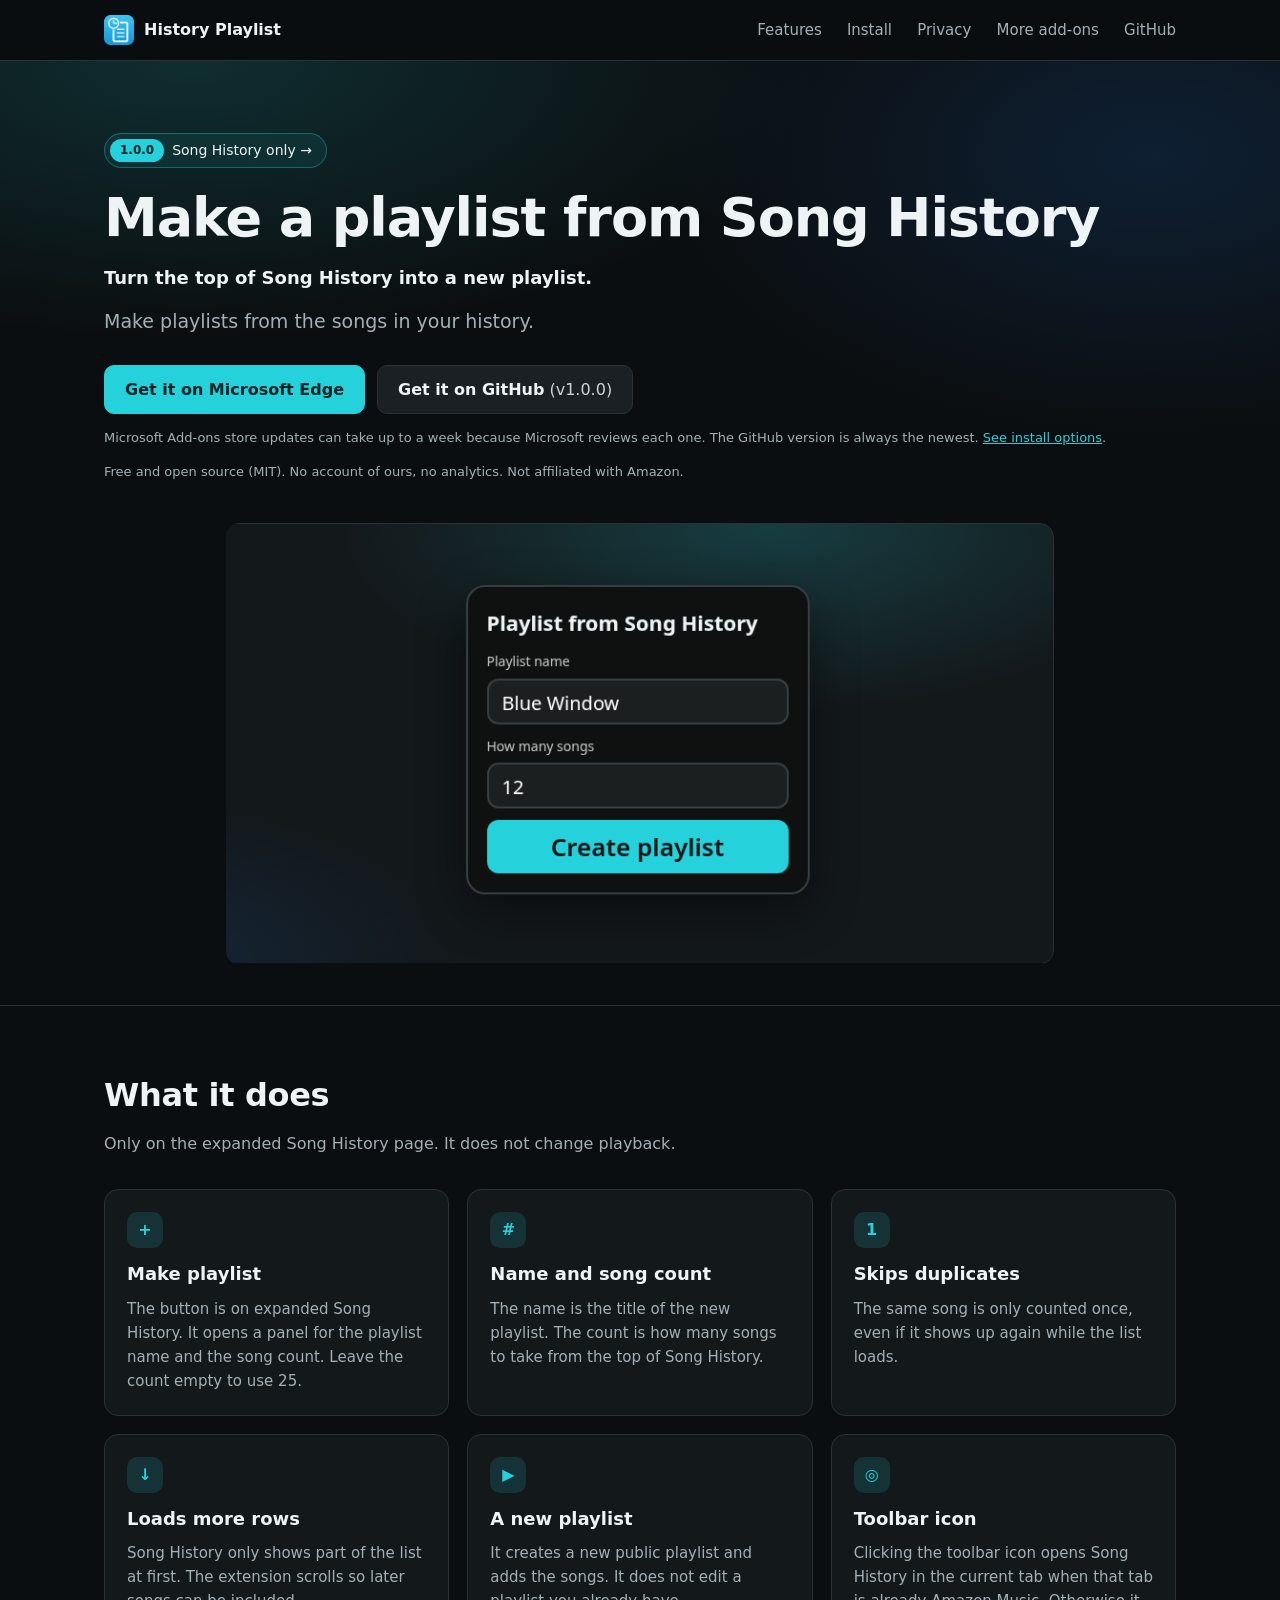
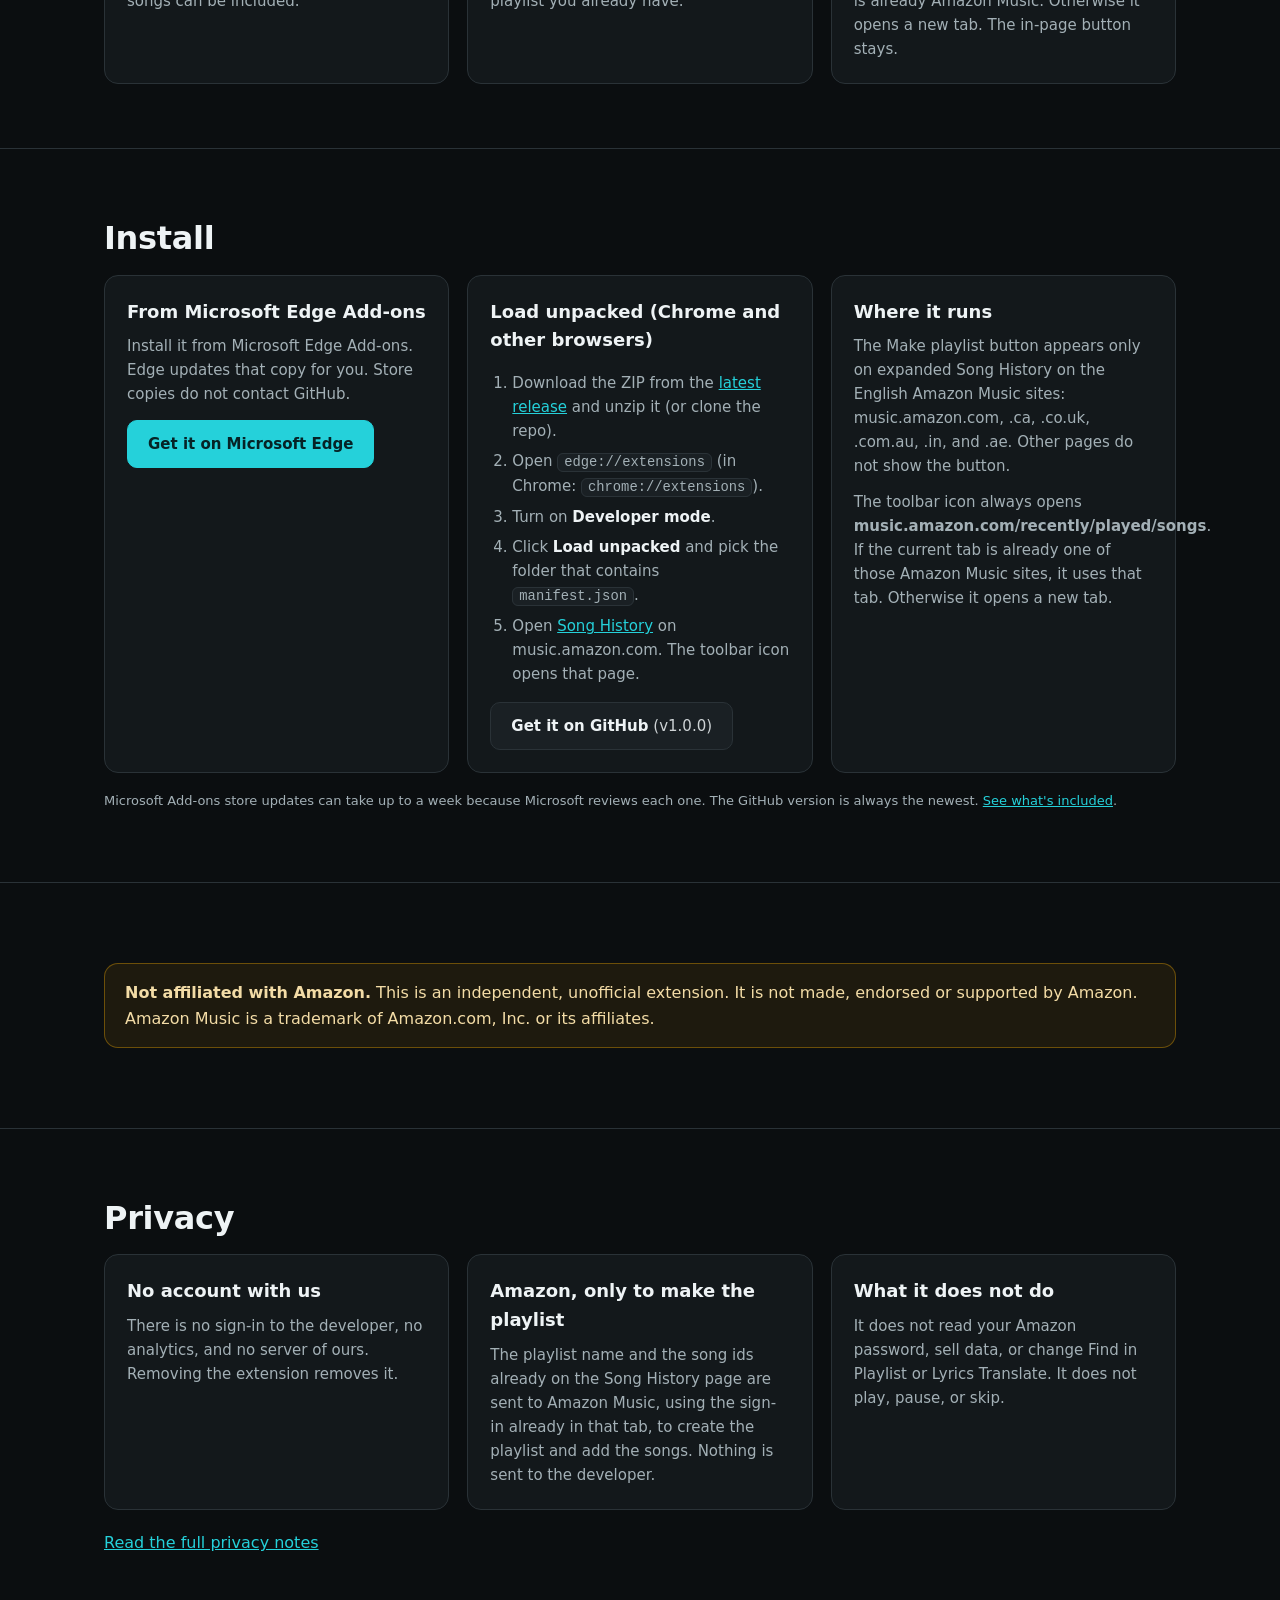
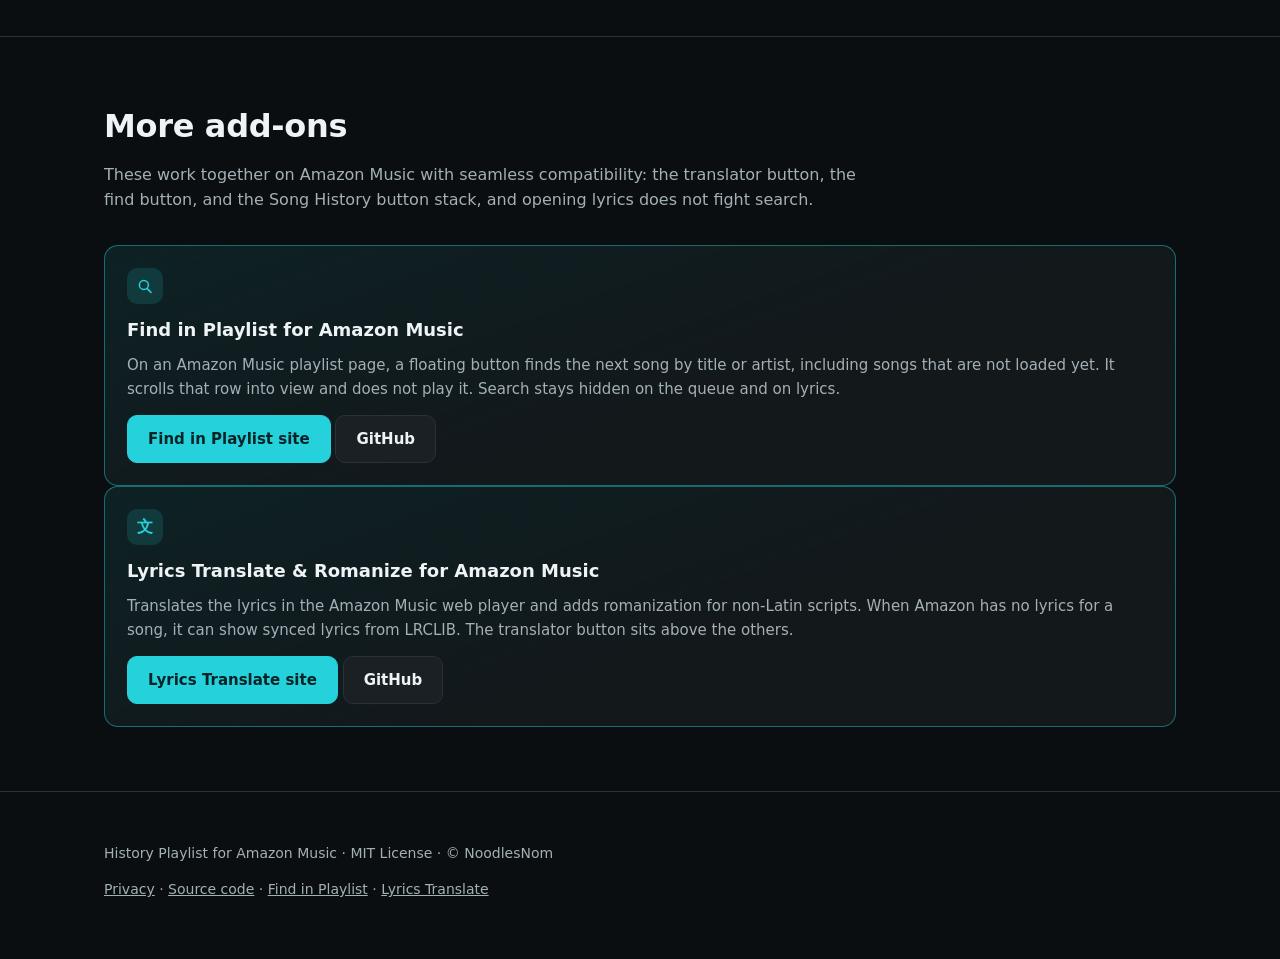
==== docs/index.html @ ff0a81b8 "Link the History site to the live Edge listing." ====
<!doctype html>
<html lang="en">
<head>
<meta charset="utf-8">
<meta name="viewport" content="width=device-width, initial-scale=1">
<title>History Playlist for Amazon Music: Microsoft Edge extension</title>
<meta name="description" content="A free Microsoft Edge extension that makes a new playlist from Amazon Music Song History. Name it, choose how many songs, skip duplicates, then open the new playlist. Not affiliated with Amazon.">
<link rel="icon" href="img/icon.png">
<link rel="stylesheet" href="style.css">
</head>
<body>
<header class="top">
  <div class="wrap">
    <a class="brand" href="#"><img src="img/icon.png" alt="">History Playlist</a>
    <nav>
      <a href="#features">Features</a>
      <a href="#install">Install</a>
      <a href="#privacy" class="hide-s">Privacy</a>
      <a href="#more">More add-ons</a>
      <a href="https://github.com/NoodlesNom/history-playlist-for-amazon-music">GitHub</a>
    </nav>
  </div>
</header>

<div class="hero">
  <div class="wrap">
    <a class="pill" href="#features"><b>1.0.0</b> Song History only &rarr;</a>
    <h1>Make a playlist from Song History</h1>
    <p class="kicker">Turn the top of Song History into a new playlist.</p>
    <p class="lead">Make playlists from the songs in your history.</p>
    <div class="buttons">
      <a class="btn primary" href="https://microsoftedge.microsoft.com/addons/detail/history-playlist-for-amaz/bkdkoldlpmomjdkkbpilddlpcndlgdpg">Get it on Microsoft Edge<span class="bver" data-ver="store"></span></a>
      <a class="btn" href="https://github.com/NoodlesNom/history-playlist-for-amazon-music/releases/latest" title="Download the ZIP and load it unpacked">Get it on GitHub<span class="bver" data-ver="github"></span></a>
    </div>
    <p class="note versions">Microsoft Add-ons store updates can take up to a week because Microsoft reviews each one. The GitHub version is always the newest. <a href="#install">See install options</a>.</p>
    <p class="note">Free and open source (MIT). No account of ours, no analytics. Not affiliated with Amazon.</p>
    <div class="shot">
      <img src="img/history-playlist-listing.png" alt="The Make playlist panel: playlist name Blue Window, 12 songs, and a Create playlist button.">
    </div>
  </div>
</div>

<section id="features">
  <div class="wrap">
    <h2>What it does</h2>
    <p class="sub">Only on the expanded Song History page. It does not change playback.</p>
    <div class="grid">
      <div class="card"><div class="icon">+</div><h3>Make playlist</h3>
        <p>The button is on expanded Song History. It opens a panel for the playlist name and the song count. Leave the count empty to use 25.</p></div>
      <div class="card"><div class="icon">#</div><h3>Name and song count</h3>
        <p>The name is the title of the new playlist. The count is how many songs to take from the top of Song History.</p></div>
      <div class="card"><div class="icon">1</div><h3>Skips duplicates</h3>
        <p>The same song is only counted once, even if it shows up again while the list loads.</p></div>
      <div class="card"><div class="icon">↓</div><h3>Loads more rows</h3>
        <p>Song History only shows part of the list at first. The extension scrolls so later songs can be included.</p></div>
      <div class="card"><div class="icon">▶</div><h3>A new playlist</h3>
        <p>It creates a new public playlist and adds the songs. It does not edit a playlist you already have.</p></div>
      <div class="card"><div class="icon">◎</div><h3>Toolbar icon</h3>
        <p>Clicking the toolbar icon opens Song History in the current tab when that tab is already Amazon Music. Otherwise it opens a new tab. The in-page button stays.</p></div>
    </div>
  </div>
</section>

<section id="install">
  <div class="wrap">
    <h2>Install</h2>
    <div class="grid">
      <div class="card"><h3>From Microsoft Edge Add-ons</h3>
        <p>Install it from Microsoft Edge Add-ons. Edge updates that copy for you. Store copies do not contact GitHub.</p>
        <p style="margin-top:14px"><a class="btn primary" href="https://microsoftedge.microsoft.com/addons/detail/history-playlist-for-amaz/bkdkoldlpmomjdkkbpilddlpcndlgdpg">Get it on Microsoft Edge<span class="bver" data-ver="store"></span></a></p></div>
      <div class="card"><h3>Load unpacked (Chrome and other browsers)</h3>
        <ol class="steps">
          <li>Download the ZIP from the <a href="https://github.com/NoodlesNom/history-playlist-for-amazon-music/releases/latest">latest release</a> and unzip it (or clone the repo).</li>
          <li>Open <code>edge://extensions</code> (in Chrome: <code>chrome://extensions</code>).</li>
          <li>Turn on <b>Developer mode</b>.</li>
          <li>Click <b>Load unpacked</b> and pick the folder that contains <code>manifest.json</code>.</li>
          <li>Open <a href="https://music.amazon.com/recently/played/songs">Song History</a> on music.amazon.com. The toolbar icon opens that page.</li>
        </ol>
        <p style="margin-top:14px"><a class="btn" href="https://github.com/NoodlesNom/history-playlist-for-amazon-music/releases/latest" title="Download the ZIP and load it unpacked">Get it on GitHub<span class="bver" data-ver="github"></span></a></p></div>
      <div class="card"><h3>Where it runs</h3>
        <p>The Make playlist button appears only on expanded Song History on the English Amazon Music sites: music.amazon.com, .ca, .co.uk, .com.au, .in, and .ae. Other pages do not show the button.</p>
        <p style="margin-top:12px">The toolbar icon always opens <b>music.amazon.com/recently/played/songs</b>. If the current tab is already one of those Amazon Music sites, it uses that tab. Otherwise it opens a new tab.</p></div>
    </div>
    <p class="note versions" style="margin-top:18px">Microsoft Add-ons store updates can take up to a week because Microsoft reviews each one. The GitHub version is always the newest. <a href="#features">See what's included</a>.</p>
  </div>
</section>

<section>
  <div class="wrap">
    <p class="disclaimer"><b>Not affiliated with Amazon.</b> This is an independent, unofficial extension. It is not made, endorsed or supported by Amazon. Amazon Music is a trademark of Amazon.com, Inc. or its affiliates.</p>
  </div>
</section>

<section id="privacy">
  <div class="wrap">
    <h2>Privacy</h2>
    <div class="grid">
      <div class="card"><h3>No account with us</h3><p>There is no sign-in to the developer, no analytics, and no server of ours. Removing the extension removes it.</p></div>
      <div class="card"><h3>Amazon, only to make the playlist</h3><p>The playlist name and the song ids already on the Song History page are sent to Amazon Music, using the sign-in already in that tab, to create the playlist and add the songs. Nothing is sent to the developer.</p></div>
      <div class="card"><h3>What it does not do</h3><p>It does not read your Amazon password, sell data, or change Find in Playlist or Lyrics Translate. It does not play, pause, or skip.</p></div>
    </div>
    <p style="margin-top:20px"><a href="privacy.html">Read the full privacy notes</a></p>
  </div>
</section>

<section id="more">
  <div class="wrap">
    <h2>More add-ons</h2>
    <p class="sub">These work together on Amazon Music with seamless compatibility: the translator button, the find button, and the Song History button stack, and opening lyrics does not fight search.</p>
    <div class="card new">
      <div class="icon" aria-hidden="true"><svg viewBox="0 0 24 24" width="18" height="18"><circle cx="10.5" cy="10.5" r="6" fill="none" stroke="currentColor" stroke-width="2"/><path d="M15 15.5 L20 20.5" fill="none" stroke="currentColor" stroke-width="2" stroke-linecap="round"/></svg></div>
      <h3>Find in Playlist for Amazon Music</h3>
      <p>On an Amazon Music playlist page, a floating button finds the next song by title or artist, including songs that are not loaded yet. It scrolls that row into view and does not play it. Search stays hidden on the queue and on lyrics.</p>
      <p style="margin-top:14px"><a class="btn primary" href="https://noodlesnom.github.io/find-in-playlist-for-amazon-music/">Find in Playlist site</a> <a class="btn" href="https://github.com/NoodlesNom/find-in-playlist-for-amazon-music">GitHub</a></p>
    </div>
    <div class="card new">
      <div class="icon">文</div>
      <h3>Lyrics Translate &amp; Romanize for Amazon Music</h3>
      <p>Translates the lyrics in the Amazon Music web player and adds romanization for non-Latin scripts. When Amazon has no lyrics for a song, it can show synced lyrics from LRCLIB. The translator button sits above the others.</p>
      <p style="margin-top:14px"><a class="btn primary" href="https://noodlesnom.github.io/lyrics-translate-for-amazon-music/">Lyrics Translate site</a> <a class="btn" href="https://github.com/NoodlesNom/lyrics-translate-for-amazon-music">GitHub</a></p>
    </div>
  </div>
</section>

<footer>
  <div class="wrap">
    <p>History Playlist for Amazon Music · MIT License · © NoodlesNom</p>
    <p><a href="privacy.html">Privacy</a> · <a href="https://github.com/NoodlesNom/history-playlist-for-amazon-music">Source code</a> · <a href="https://noodlesnom.github.io/find-in-playlist-for-amazon-music/">Find in Playlist</a> · <a href="https://noodlesnom.github.io/lyrics-translate-for-amazon-music/">Lyrics Translate</a></p>
  </div>
</footer>
<script>
// Version numbers in the install buttons: versions.json is on this same site (updated by a GitHub Actions workflow every
// 6 hours and on each release), so visitors' browsers make no third-party requests. If it can't load, the buttons just show no version.
fetch('versions.json', { cache: 'no-cache' }).then((r) => (r.ok ? r.json() : Promise.reject(r.status))).then((v) => {
  const ok = (x) => typeof x === 'string' && /^\d+(\.\d+){1,3}$/.test(x);
  const at = new Date(v.checked);
  const when = isNaN(at) ? '' : 'Version checked ' + at.toLocaleString();
  document.querySelectorAll('[data-ver]').forEach((el) => {
    const x = v[el.dataset.ver];
    if (!ok(x)) return;
    el.textContent = ' (v' + x + ')';
    if (when) el.parentElement.title = (el.parentElement.title ? el.parentElement.title + '. ' : '') + when;
  });
  // The "store can lag behind GitHub" note only matters while GitHub is ahead; hide it when both show the same version.
  if (ok(v.store) && ok(v.github) && v.store === v.github) {
    document.querySelectorAll('.note.versions').forEach((el) => { el.hidden = true; });
  }
}).catch(() => {});
</script>
</body>
</html>
---- docs/style.css ----
:root {
  --bg: #0b0e10; --panel: #13181b; --panel2: #1a2024; --line: #2a3237; --text: #eef3f5; --muted: #a3b0b6;
  --accent: #25d1da; --blue: #1a6fd1; --radius: 14px;
}
* { box-sizing: border-box; }
html { scroll-behavior: smooth; }
body { margin: 0; background: var(--bg); color: var(--text); font: 16px/1.6 system-ui, -apple-system, "Segoe UI", Roboto, "Helvetica Neue", Arial, sans-serif; }
a { color: var(--accent); }
img { max-width: 100%; height: auto; display: block; }
.wrap { max-width: 1120px; margin: 0 auto; padding: 0 24px; }
header.top { position: sticky; top: 0; z-index: 10; background: rgba(11, 14, 16, .88); backdrop-filter: blur(8px); border-bottom: 1px solid var(--line); }
header.top .wrap { display: flex; align-items: center; justify-content: space-between; height: 60px; gap: 16px; }
.brand { display: flex; align-items: center; gap: 10px; color: var(--text); text-decoration: none; font-weight: 700; }
.brand img { width: 30px; height: 30px; }
nav a { color: var(--muted); text-decoration: none; margin-left: 20px; font-size: 15px; }
nav a:hover { color: var(--text); }
.hero { padding: 72px 0 40px; background: radial-gradient(900px 400px at 15% 0%, rgba(37, 209, 218, .16), transparent 70%), radial-gradient(700px 400px at 90% 10%, rgba(26, 111, 209, .18), transparent 70%); }
.hero h1 { font-size: clamp(32px, 5vw, 54px); line-height: 1.1; margin: 0 0 16px; letter-spacing: -.02em; }
.hero h1 span { background: linear-gradient(90deg, var(--accent), #6aa8ff); -webkit-background-clip: text; background-clip: text; color: transparent; }
.lead { font-size: 19px; color: var(--muted); max-width: 720px; margin: 0 0 28px; }
.buttons { display: flex; flex-wrap: wrap; gap: 12px; margin-bottom: 14px; }
.btn { display: inline-block; padding: 11px 20px; border-radius: 10px; font-weight: 600; text-decoration: none; border: 1px solid var(--line); color: var(--text); background: var(--panel2); }
.btn.primary { background: var(--accent); color: #062326; border-color: var(--accent); }
.btn[aria-disabled="true"] { opacity: .75; cursor: default; }
.note { font-size: 13px; color: var(--muted); }
.note.versions { margin: 0 0 6px; }
.btn .bver { font-variant-numeric: tabular-nums; opacity: .85; font-weight: 500; }
.shot { width: min(100%, 828px); margin: 40px auto 0; border-radius: var(--radius); overflow: hidden; }
.shot img { width: 100%; height: auto; }
section { padding: 64px 0; border-top: 1px solid var(--line); }
section h2 { font-size: 32px; margin: 0 0 10px; letter-spacing: -.01em; }
section > .wrap > p.sub { color: var(--muted); margin: 0 0 32px; max-width: 760px; }
.grid { display: grid; grid-template-columns: repeat(auto-fit, minmax(300px, 1fr)); gap: 18px; }
.card { background: var(--panel); border: 1px solid var(--line); border-radius: var(--radius); padding: 22px; }
.card h3 { margin: 0 0 8px; font-size: 18px; }
.card p, .card li { color: var(--muted); font-size: 15px; }
.card p { margin: 0; }
.card ul { margin: 8px 0 0; padding-left: 18px; }
.icon { display: inline-flex; width: 36px; height: 36px; align-items: center; justify-content: center; border-radius: 10px; background: rgba(37, 209, 218, .14); color: var(--accent); font-weight: 700; margin-bottom: 12px; }
.split { display: grid; grid-template-columns: 1.35fr 1fr; gap: 40px; align-items: center; margin-top: 48px; }
.split.rev { grid-template-columns: 1fr 1.35fr; }
.split.rev .media { order: 2; }
.split .media { border-radius: var(--radius); overflow: hidden; border: 1px solid var(--line); }
.split .media img { width: 100%; height: auto; }
.split h3 { font-size: 24px; margin: 0 0 10px; }
.split p, .split li { color: var(--muted); }
.popup-wrap { display: grid; grid-template-columns: 340px 1fr; gap: 48px; align-items: start; }
.popup-wrap .popup-img { border-radius: 12px; overflow: hidden; border: 1px solid var(--line); box-shadow: 0 20px 60px rgba(0, 0, 0, .5); }
dl.controls { margin: 0; display: grid; grid-template-columns: 200px 1fr; gap: 12px 20px; }
dl.controls dt { font-weight: 600; }
dl.controls dd { margin: 0; color: var(--muted); }
.dot { display: inline-block; width: 10px; height: 10px; border-radius: 50%; margin-right: 6px; vertical-align: 0; }
.g { background: #3ddc84; } .a { background: #ffb300; } .r { background: #ff5252; } .n { background: #8a8f91; }
ol.steps { padding-left: 22px; } ol.steps li { margin: 6px 0; color: var(--muted); } ol.steps li b { color: var(--text); }
code, kbd { background: var(--panel2); border: 1px solid var(--line); border-radius: 6px; padding: 1px 6px; font-size: .92em; }
.disclaimer { background: rgba(255, 179, 0, .08); border: 1px solid rgba(255, 179, 0, .35); border-radius: var(--radius); padding: 16px 20px; color: #f3dca6; }
footer { border-top: 1px solid var(--line); padding: 36px 0 48px; color: var(--muted); font-size: 14px; }
footer a { color: var(--muted); }
.doc { max-width: 780px; padding: 48px 24px 64px; margin: 0 auto; }
.doc h1 { font-size: 36px; margin: 0 0 6px; }
.doc h2 { font-size: 22px; margin: 34px 0 8px; }
.doc p, .doc li { color: #cdd6da; }
.pill { display: inline-flex; align-items: center; gap: 8px; margin-bottom: 20px; padding: 5px 14px 5px 5px; border-radius: 999px; border: 1px solid rgba(37, 209, 218, .35); background: rgba(37, 209, 218, .08); color: var(--text); text-decoration: none; font-size: 14px; }
.pill b { white-space: nowrap; flex: none; background: var(--accent); color: #062326; border-radius: 999px; padding: 2px 10px; font-size: 12px; }
.pill:hover { border-color: var(--accent); }
.tag { display: inline-block; vertical-align: middle; margin-left: 6px; padding: 1px 8px; border-radius: 999px; background: rgba(37, 209, 218, .16); color: var(--accent); font-size: 11px; font-weight: 700; letter-spacing: .04em; text-transform: uppercase; }
.split .tag { margin: 0 0 10px; }
.card { position: relative; }
.card .icon + .tag { position: absolute; top: 28px; right: 22px; margin: 0; }
.grid > .card.new { grid-column: 1 / -1; }
.grid.five { grid-template-columns: repeat(6, 1fr); }
.grid.five > .card { grid-column: span 2; }
.grid.five > .card:nth-child(n+4) { grid-column: span 3; }
.doc .table-wrap { overflow-x: auto; }
.card.new { border-color: rgba(37, 209, 218, .45); background: linear-gradient(160deg, rgba(37, 209, 218, .10), var(--panel) 60%); }
ul.ticks { list-style: none; padding: 0; margin: 14px 0 0; }
ul.ticks li { position: relative; padding-left: 26px; margin: 8px 0; }
ul.ticks li::before { content: "✓"; position: absolute; left: 0; top: 0; color: var(--accent); font-weight: 700; }
.changelog { display: grid; grid-template-columns: repeat(auto-fit, minmax(190px, 1fr)); gap: 16px; }
.changelog .card h3 { font-size: 20px; }
.card p.upd-note { margin-top: 12px; padding: 10px 12px; border-radius: 10px; background: rgba(26, 111, 209, .14); border: 1px solid rgba(26, 111, 209, .45); color: #cdd6da; }
.card p.upd-note b { color: var(--text); }

.kicker { font-size: 18px; font-weight: 600; color: var(--text); max-width: 720px; margin: 0 0 14px; }
.search-stage {
  background:
    radial-gradient(640px 280px at 72% 0%, rgba(37, 209, 218, .20), transparent 70%),
    radial-gradient(480px 240px at 10% 100%, rgba(26, 111, 209, .16), transparent 70%),
    #13181b;
  padding: 64px 24px 72px;
  display: flex;
  justify-content: center;
}
.search-demo { display: flex; flex-direction: column; align-items: flex-end; gap: 16px; width: min(560px, 100%); }
.demo-btn {
  width: 64px; height: 64px; border-radius: 50%;
  border: 2px solid #25d1da; background: rgba(20, 22, 23, .92); color: #25d1da;
  display: flex; align-items: center; justify-content: center;
  box-shadow: 0 8px 24px rgba(0, 0, 0, .35);
}
.demo-btn svg { width: 32px; height: 32px; display: block; }
.demo-pop {
  display: flex; flex-wrap: wrap; align-items: center; gap: 12px;
  width: 100%; padding: 16px;
  border: 2px solid #3a3f41; border-radius: 20px; background: #0f1111;
  box-shadow: 0 16px 50px rgba(0, 0, 0, .45);
}
.demo-input {
  flex: 1 1 180px; min-width: 0; height: 56px;
  border: 2px solid #25d1da; border-radius: 12px; background: #1c1f20;
  color: rgba(255, 255, 255, .45); font: 26px/56px system-ui, -apple-system, "Segoe UI", sans-serif;
  padding: 0 16px;
}
.demo-go {
  height: 56px; border-radius: 12px; background: #25d1da; color: #0f1111;
  font: 600 26px/56px system-ui, -apple-system, "Segoe UI", sans-serif; padding: 0 20px;
}
@media (max-width: 860px) {
  .split, .split.rev, .popup-wrap, .grid.five { grid-template-columns: 1fr; }
  .grid.five > .card, .grid.five > .card:nth-child(n+4) { grid-column: auto; }
  .split.rev .media { order: 0; }
  dl.controls { grid-template-columns: 1fr; gap: 2px; } dl.controls dd { margin-bottom: 10px; }
  nav a { margin-left: 12px; }
}
@media (max-width: 560px) {
  nav a.hide-s { display: none; }
  .brand { white-space: nowrap; } nav { white-space: nowrap; } nav a { margin-left: 10px; font-size: 14px; }
  .pill { font-size: 12px; border-radius: 16px; }
}

.hist-pop {
  width: min(360px, 100%);
  display: flex; flex-direction: column; gap: 12px;
  padding: 20px; border: 2px solid #3a3f41; border-radius: 20px; background: #0f1111;
  box-shadow: 0 16px 50px rgba(0,0,0,.45); text-align: left;
}
.hist-pop h2 { margin: 0; font-size: 22px; }
.hist-pop label { display: flex; flex-direction: column; gap: 6px; color: rgba(255,255,255,.75); font-size: 14px; }
.hist-pop label span {
  display: block; height: 48px; padding: 0 14px; border: 2px solid #3a3f41; border-radius: 12px;
  background: #1c1f20; color: #fff; font: 20px/48px system-ui, sans-serif;
}
.hist-pop .demo-go { text-align: center; }
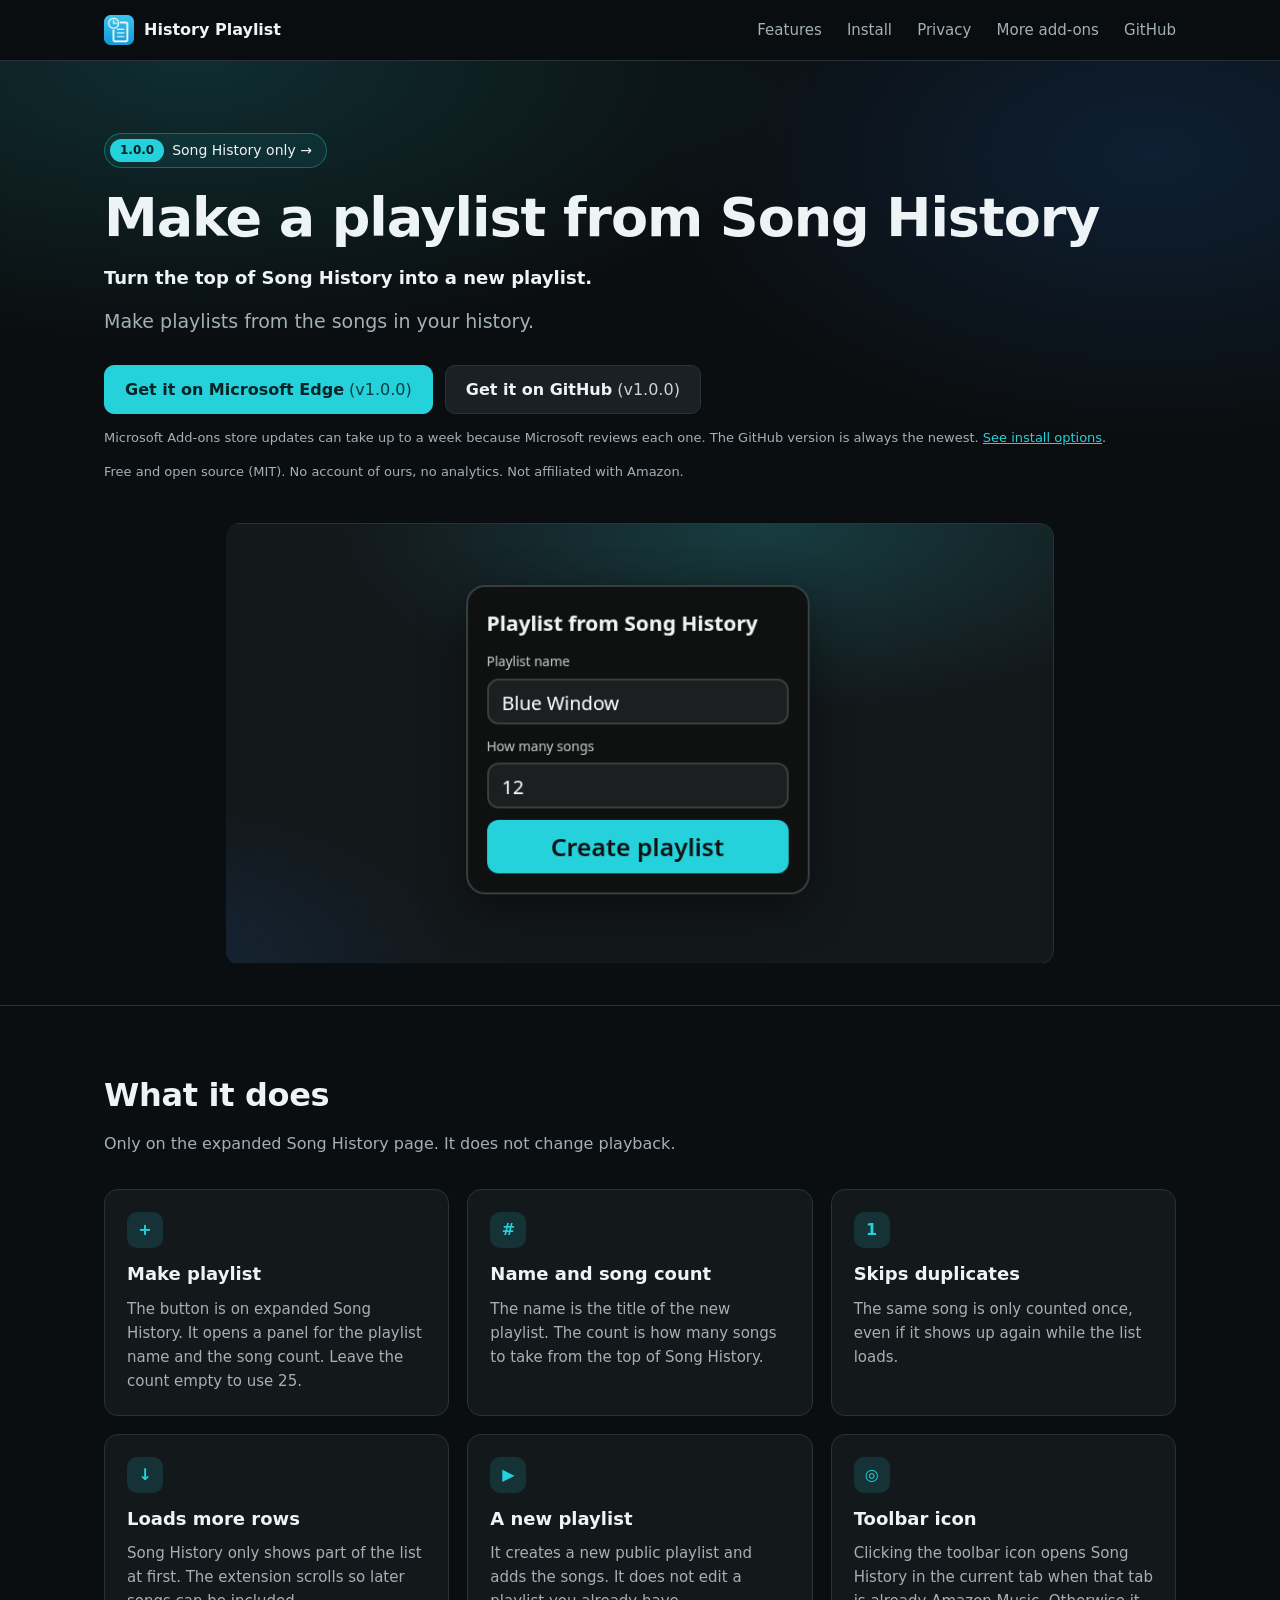
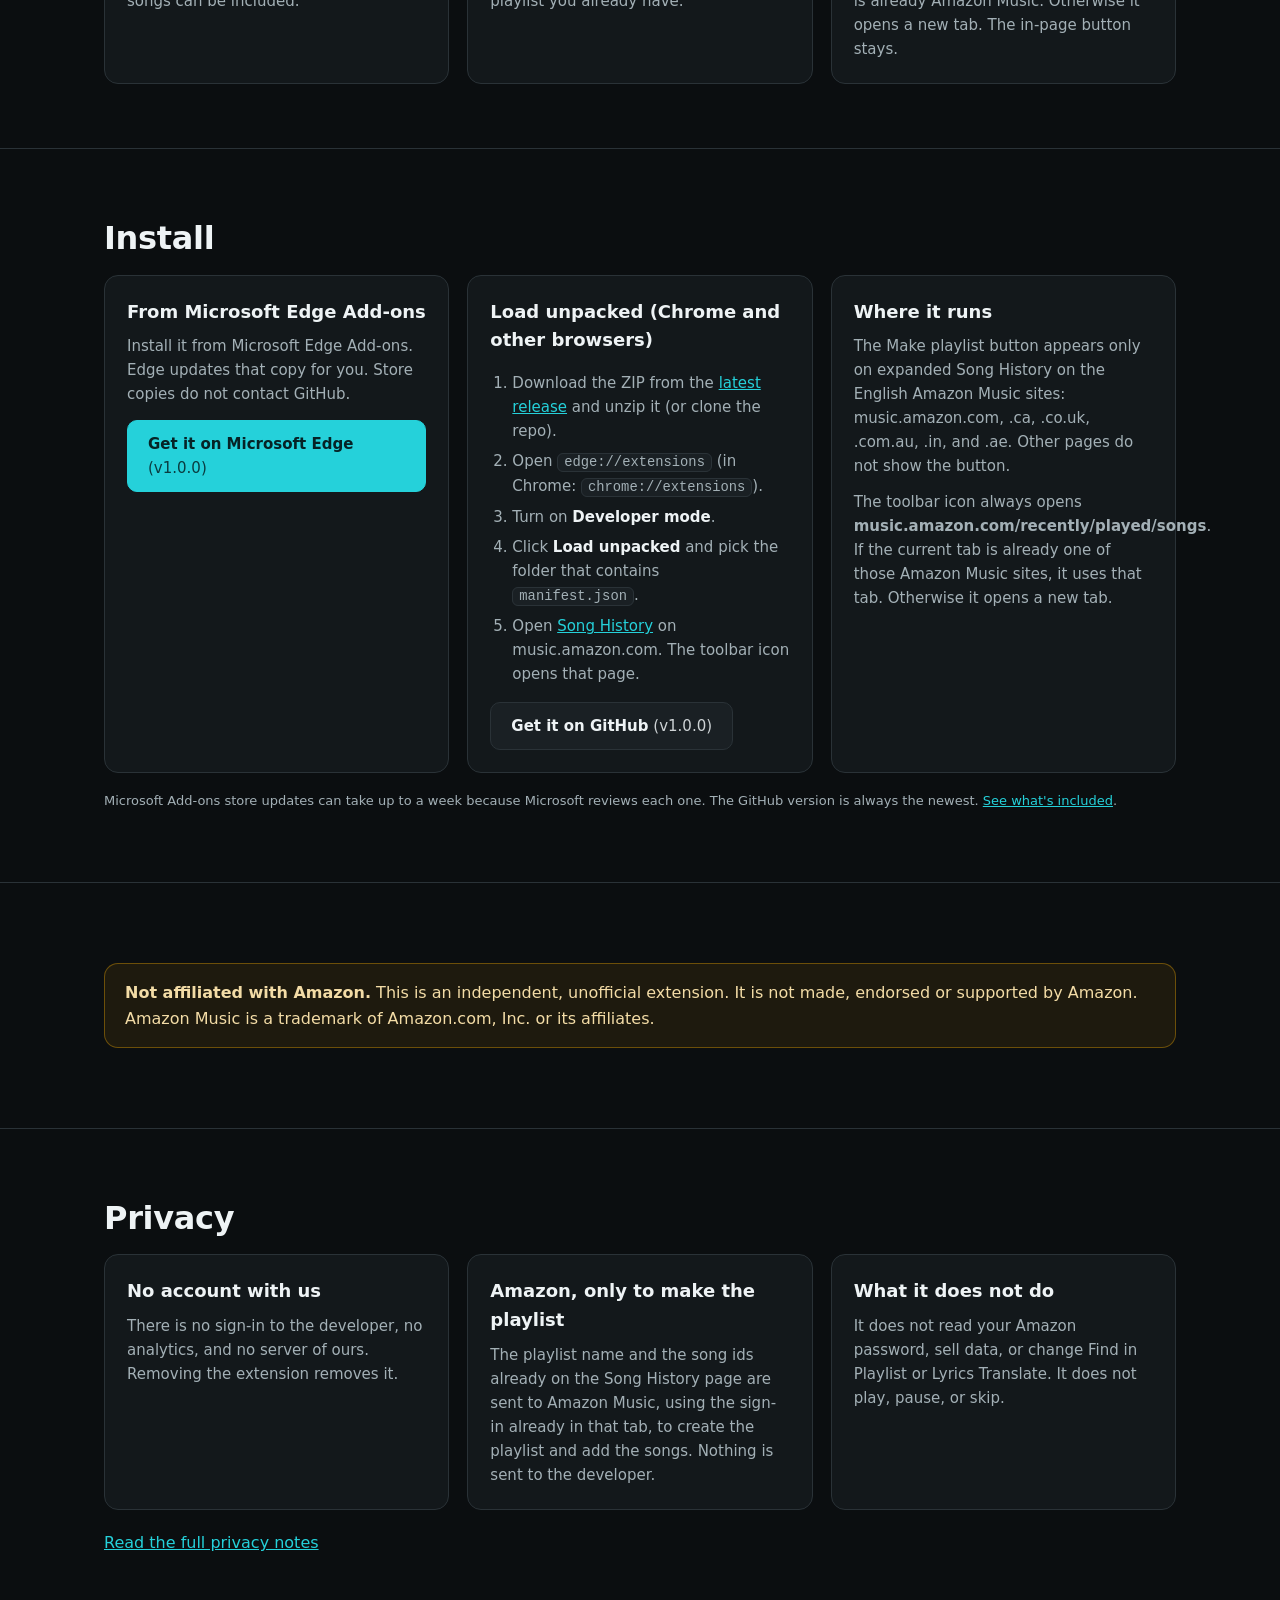
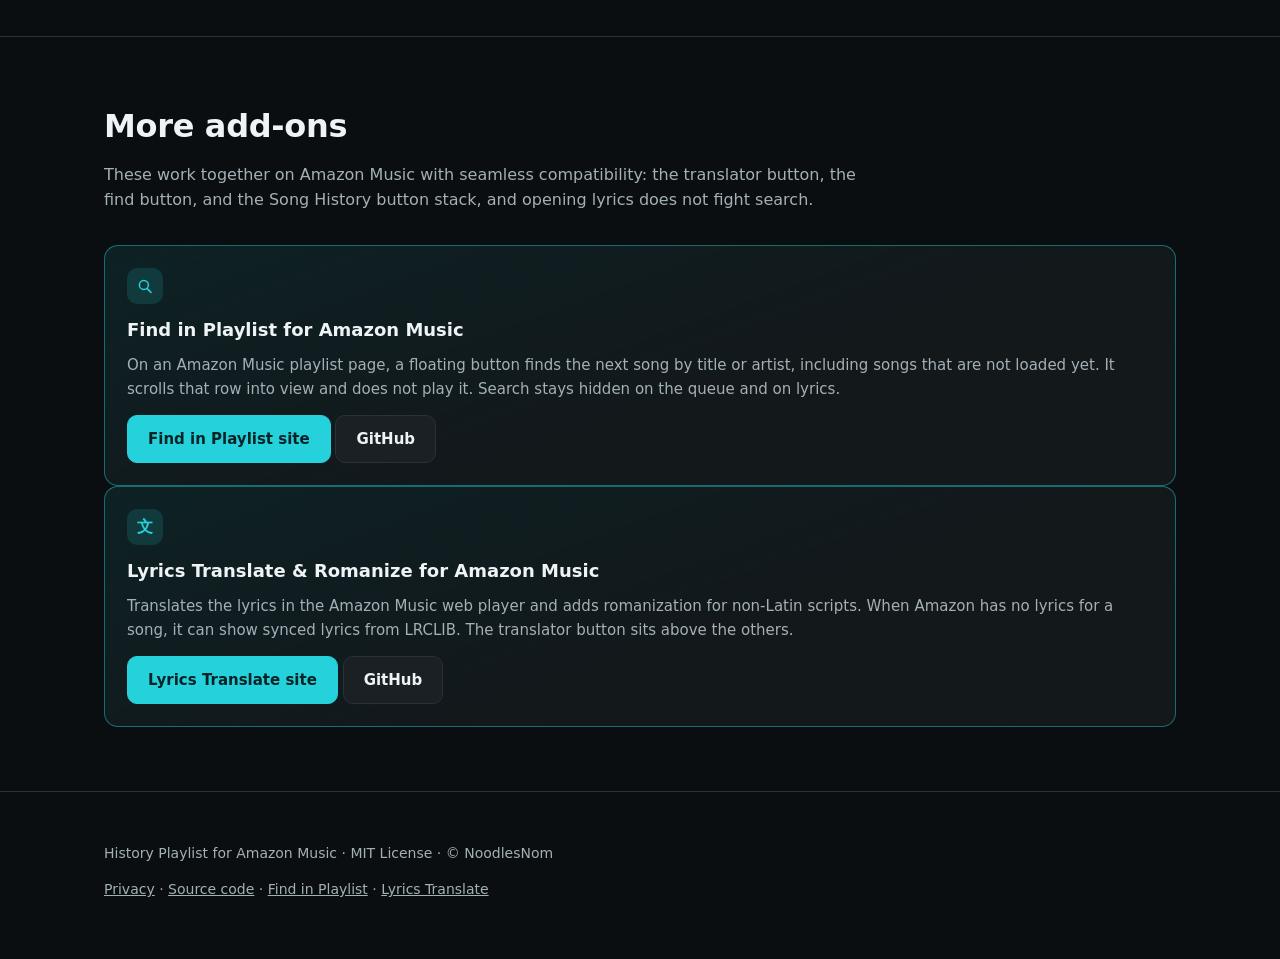
==== commit 801dde64: "Show the same store review note, and ship 1.0.1." ====
--- a/docs/index.html
+++ b/docs/index.html
@@ -141,10 +141,6 @@
     el.textContent = ' (v' + x + ')';
     if (when) el.parentElement.title = (el.parentElement.title ? el.parentElement.title + '. ' : '') + when;
   });
-  // The "store can lag behind GitHub" note only matters while GitHub is ahead; hide it when both show the same version.
-  if (ok(v.store) && ok(v.github) && v.store === v.github) {
-    document.querySelectorAll('.note.versions').forEach((el) => { el.hidden = true; });
-  }
 }).catch(() => {});
 </script>
 </body>
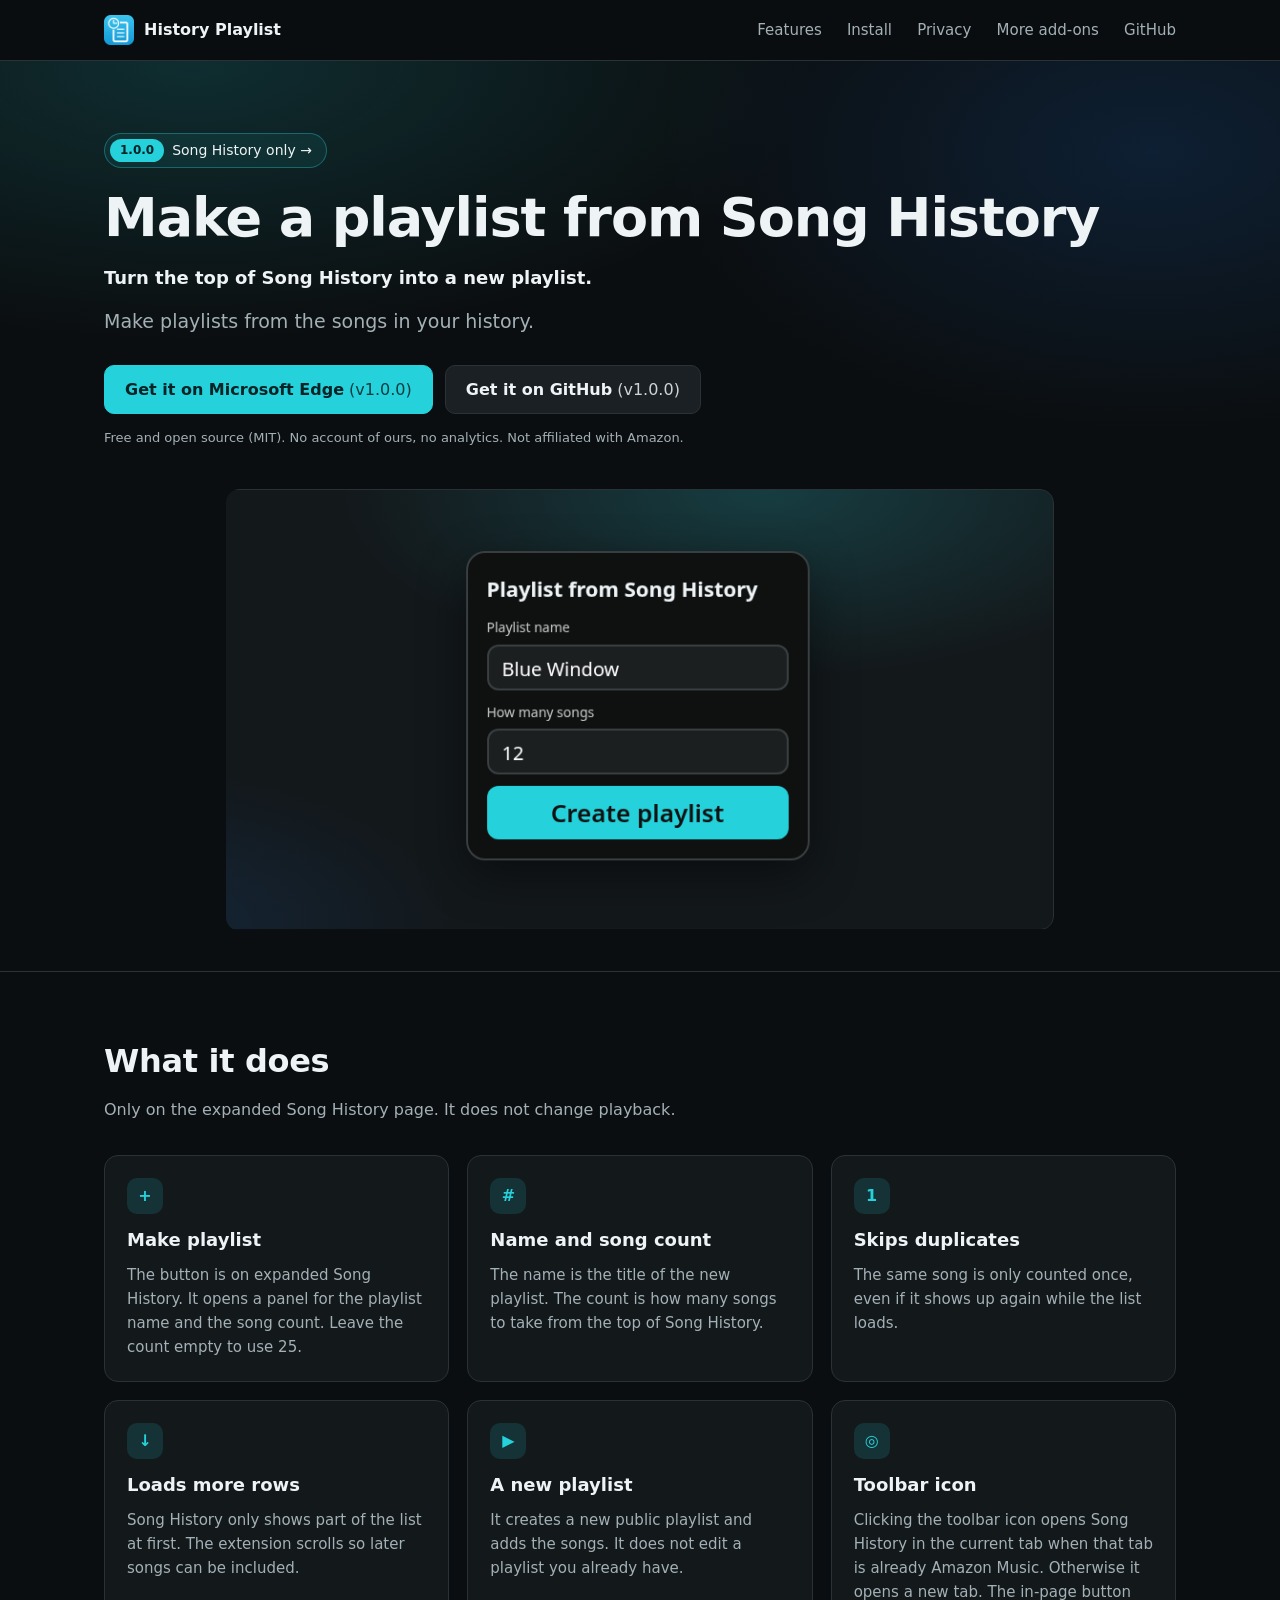
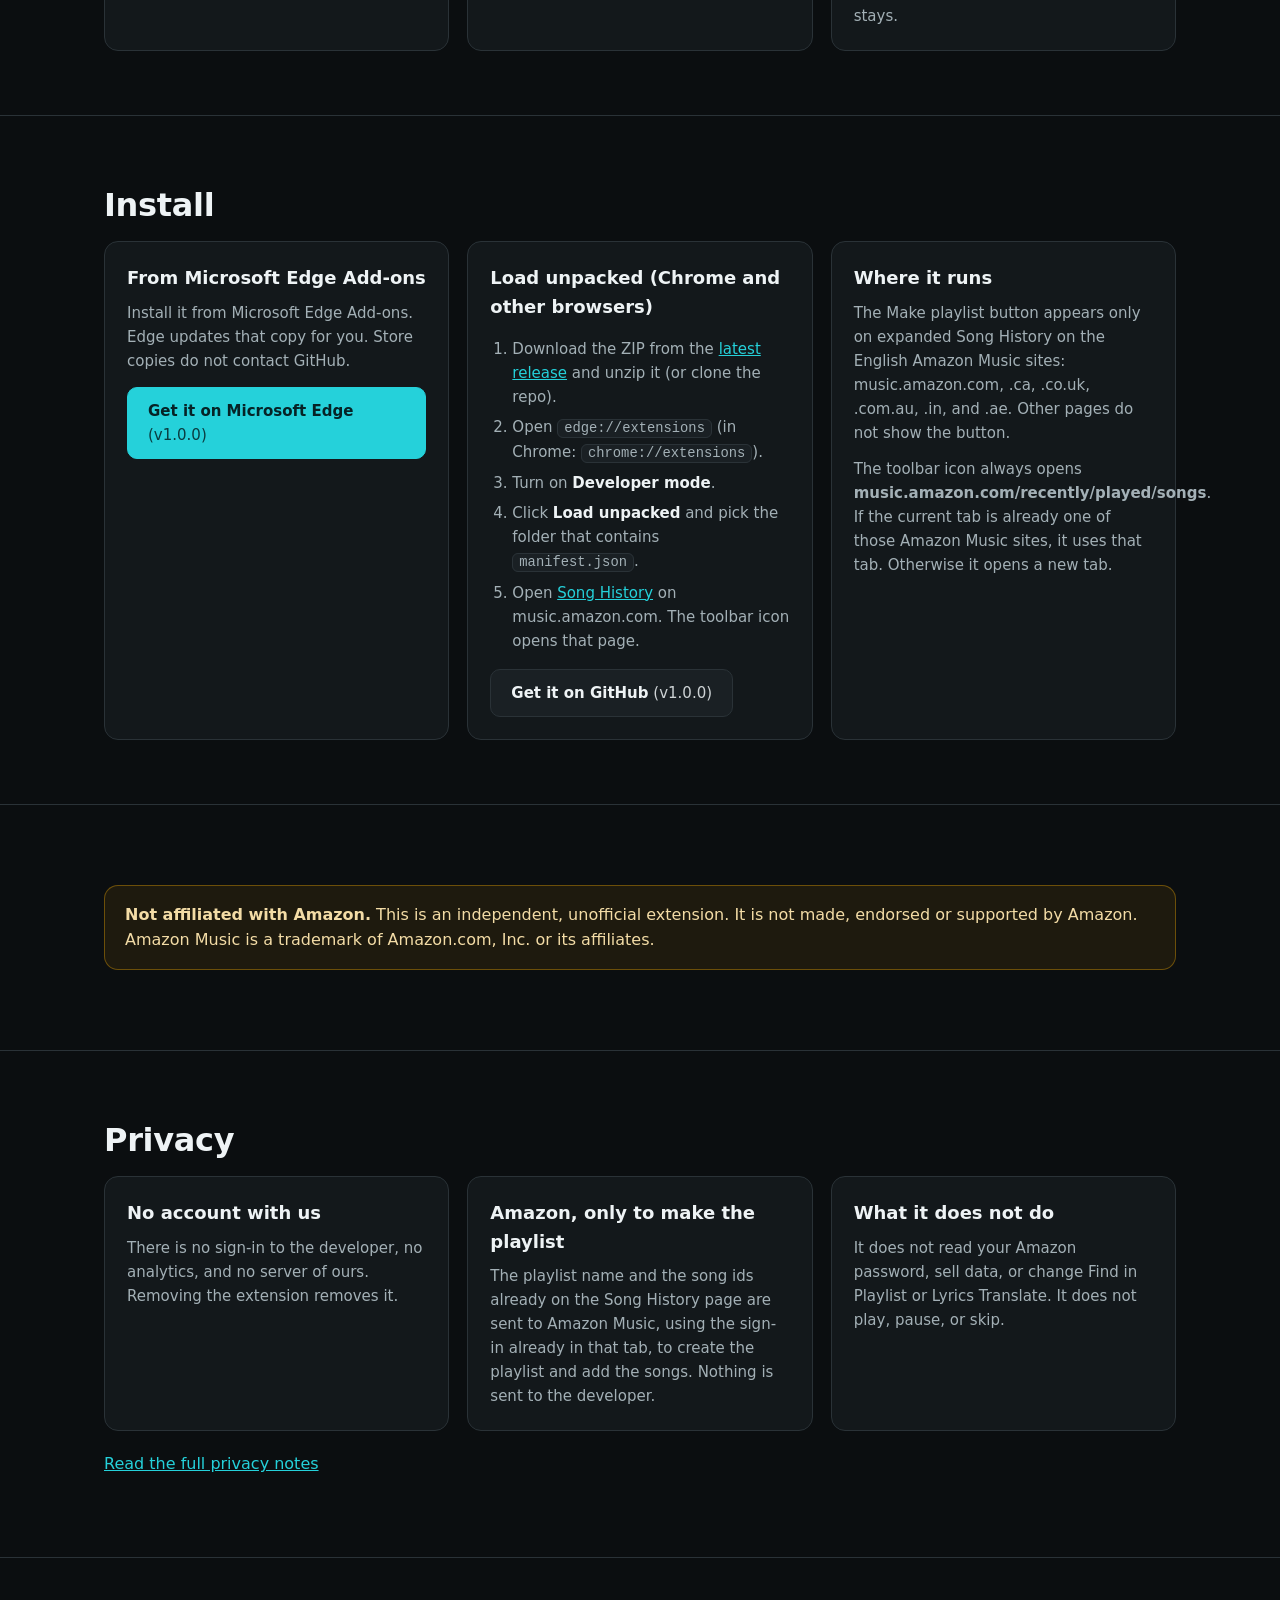
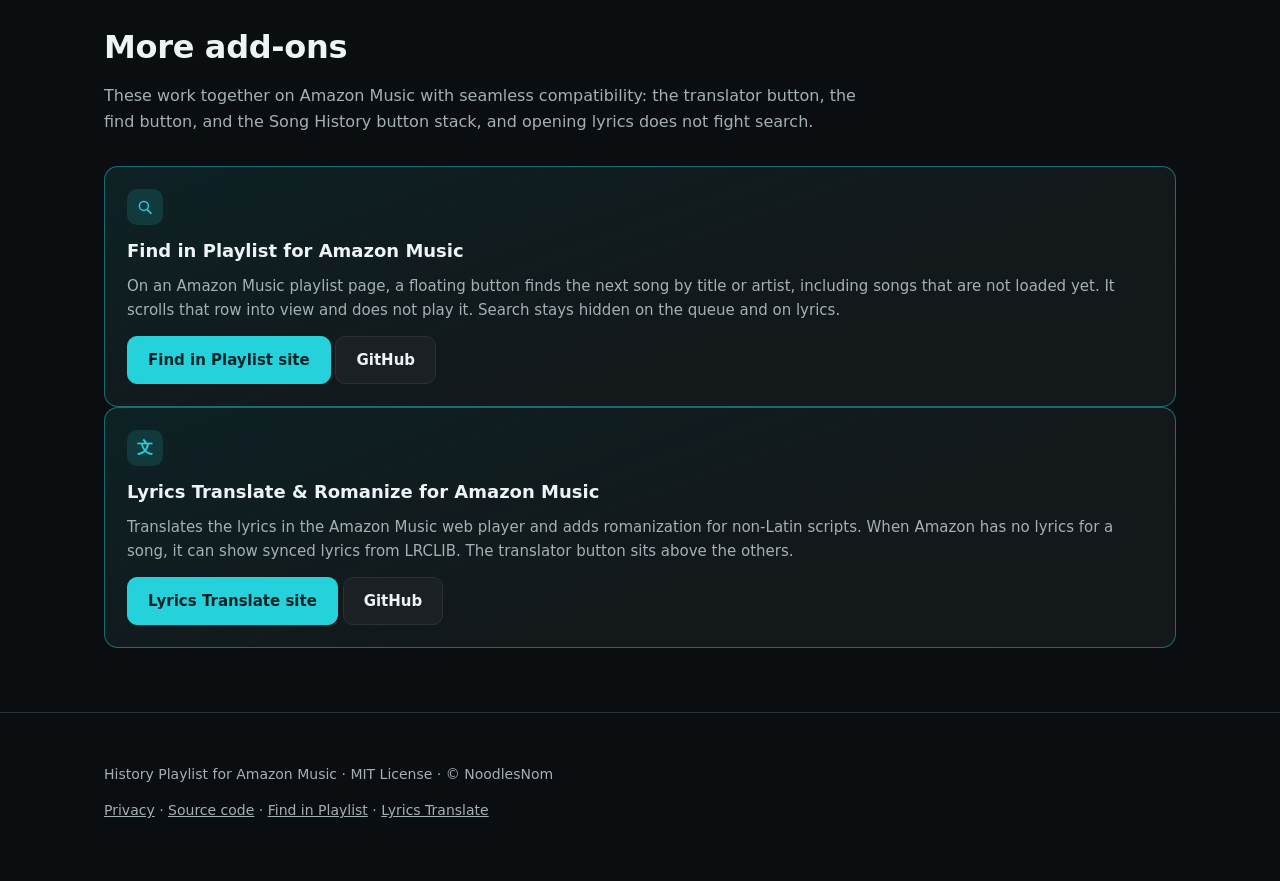
==== commit af4b450c: "Hide the store review note when versions match." ====
--- a/docs/index.html
+++ b/docs/index.html
@@ -141,6 +141,10 @@
     el.textContent = ' (v' + x + ')';
     if (when) el.parentElement.title = (el.parentElement.title ? el.parentElement.title + '. ' : '') + when;
   });
+  // The "store can lag behind GitHub" note only matters while GitHub is ahead; hide it when both show the same version.
+  if (ok(v.store) && ok(v.github) && v.store === v.github) {
+    document.querySelectorAll('.note.versions').forEach((el) => { el.hidden = true; });
+  }
 }).catch(() => {});
 </script>
 </body>
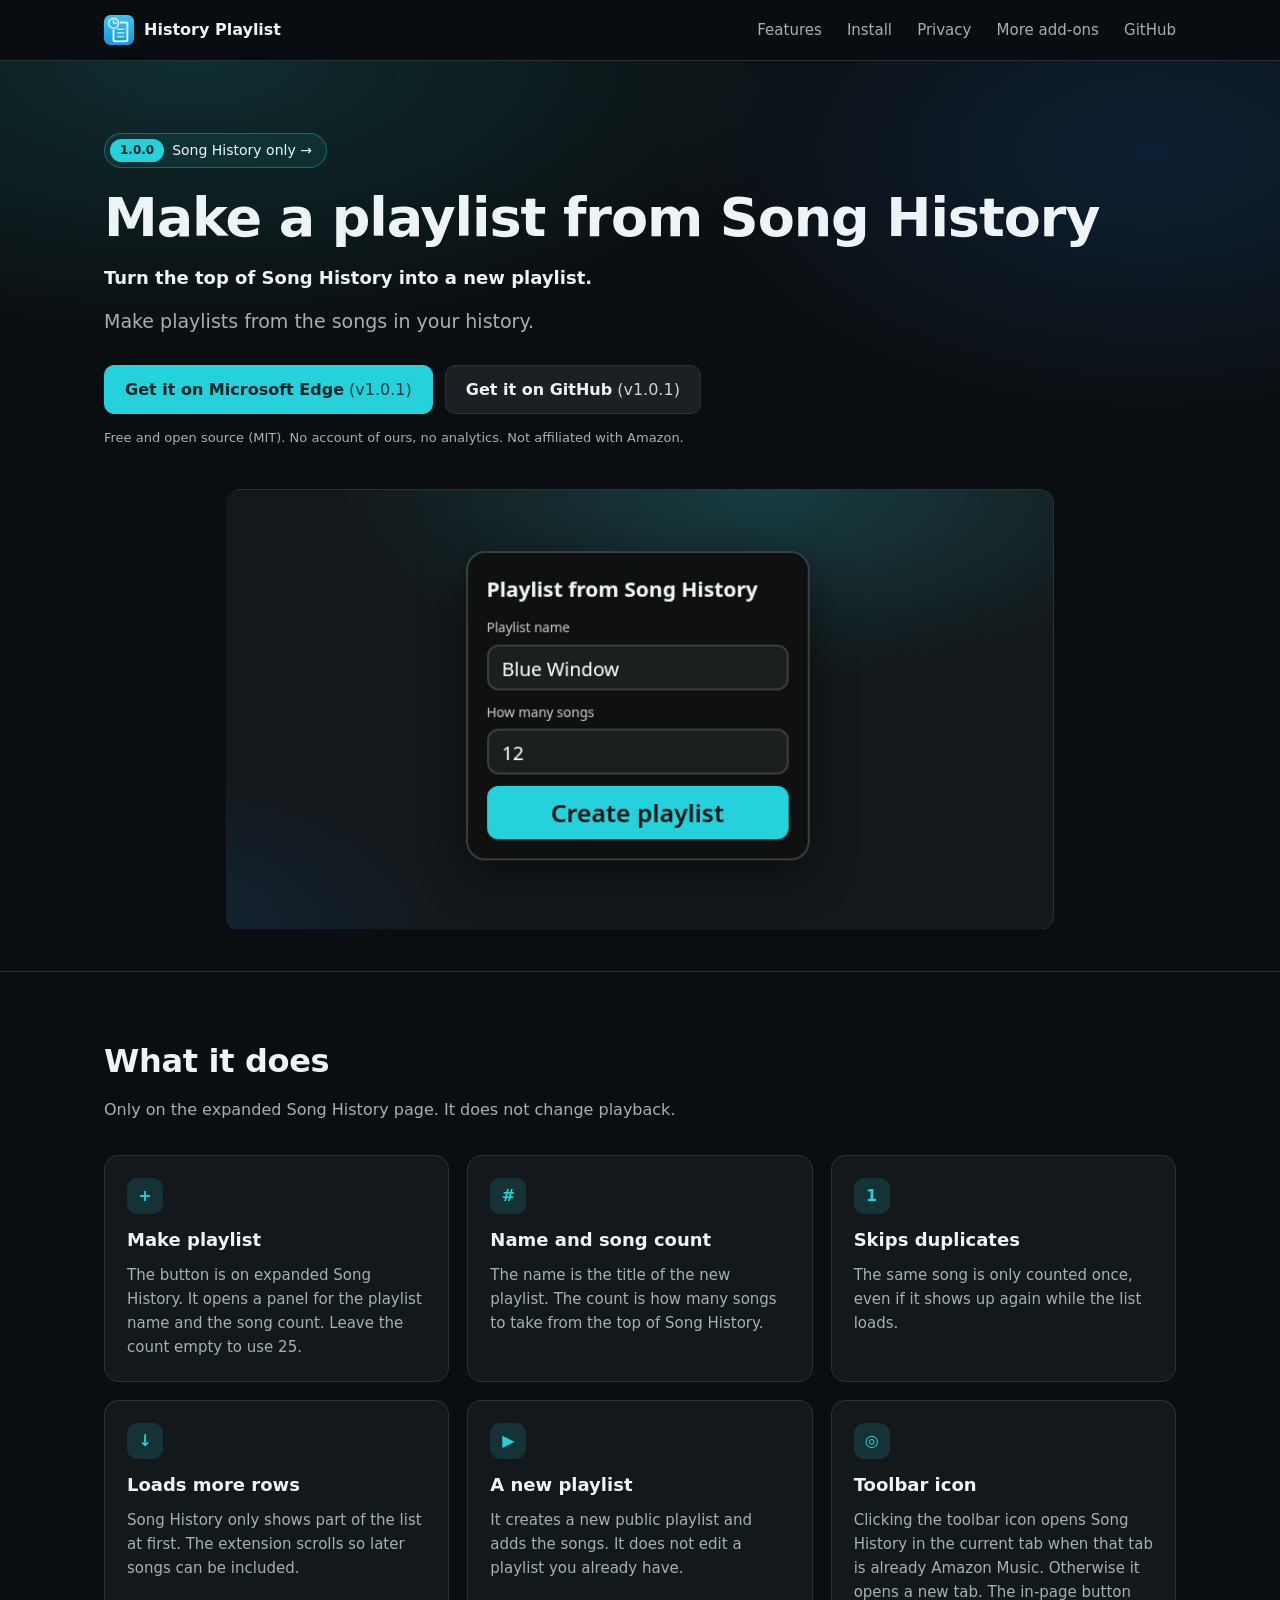
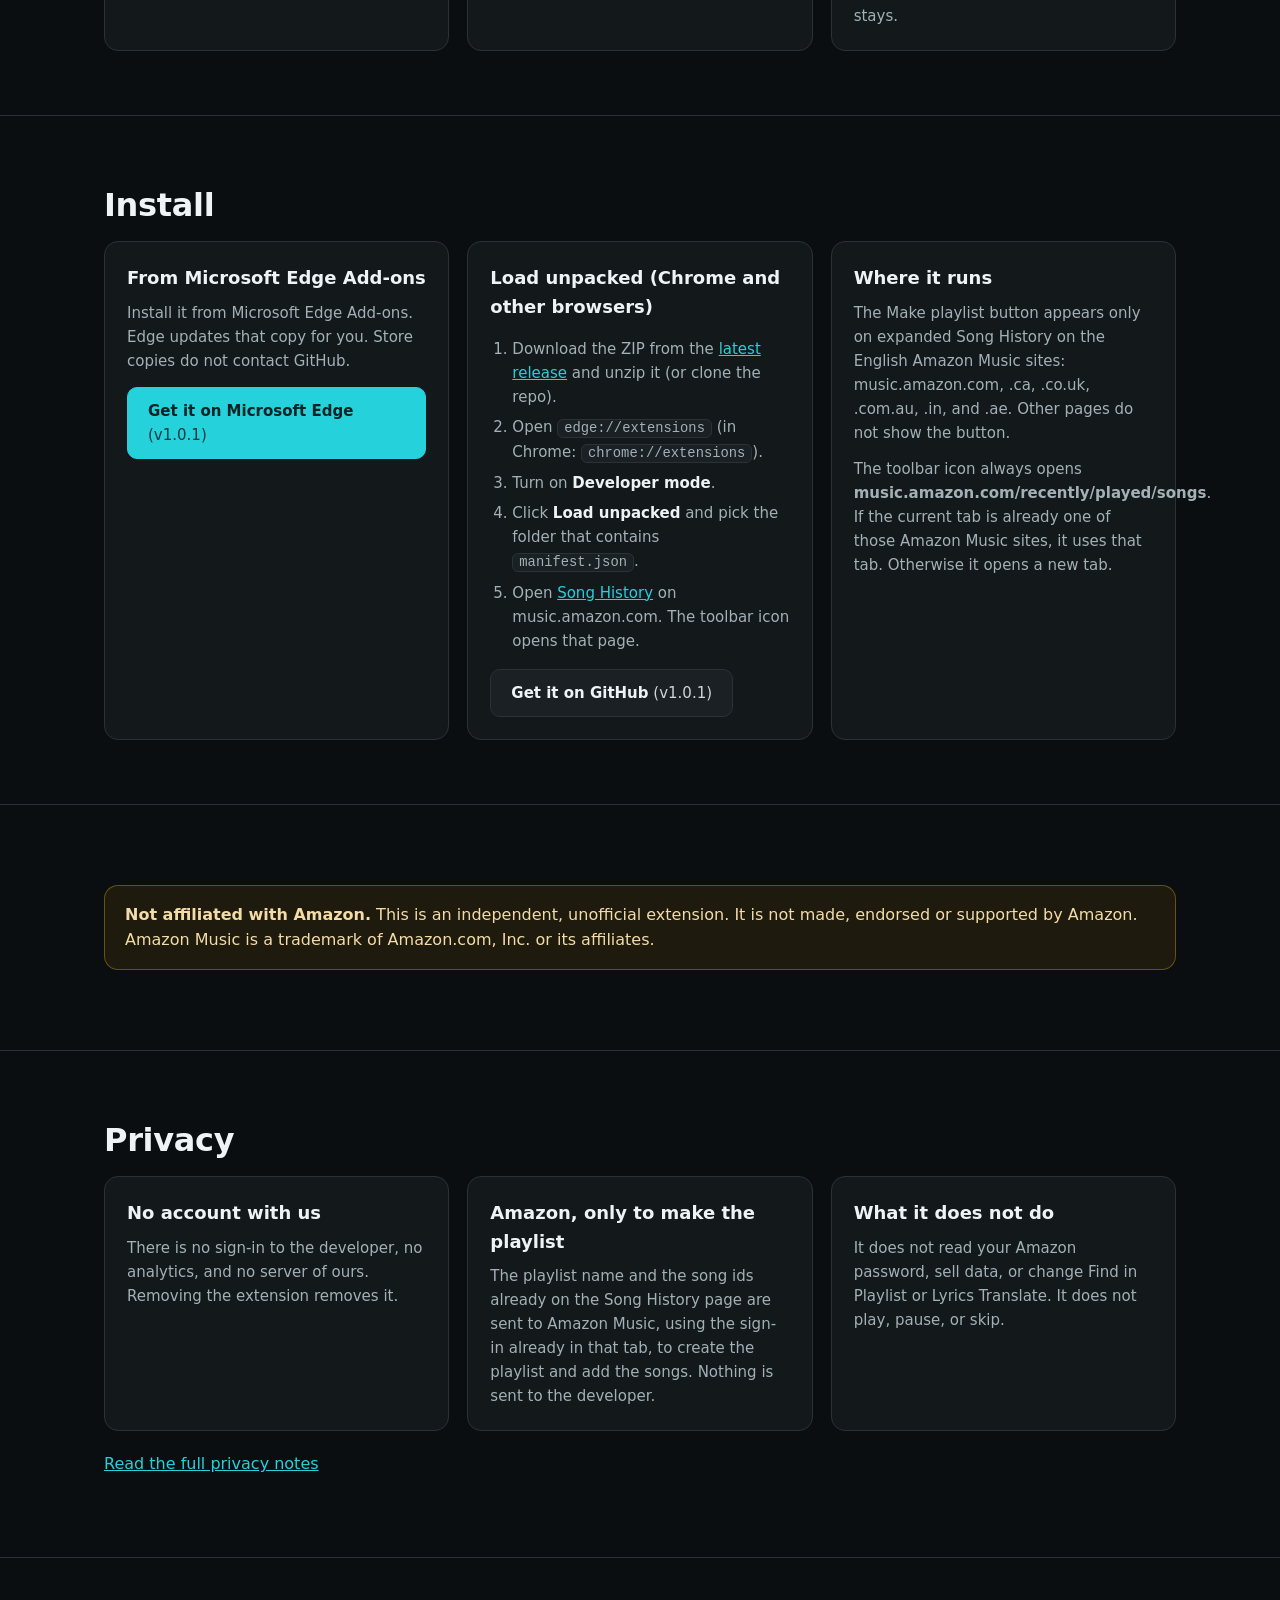
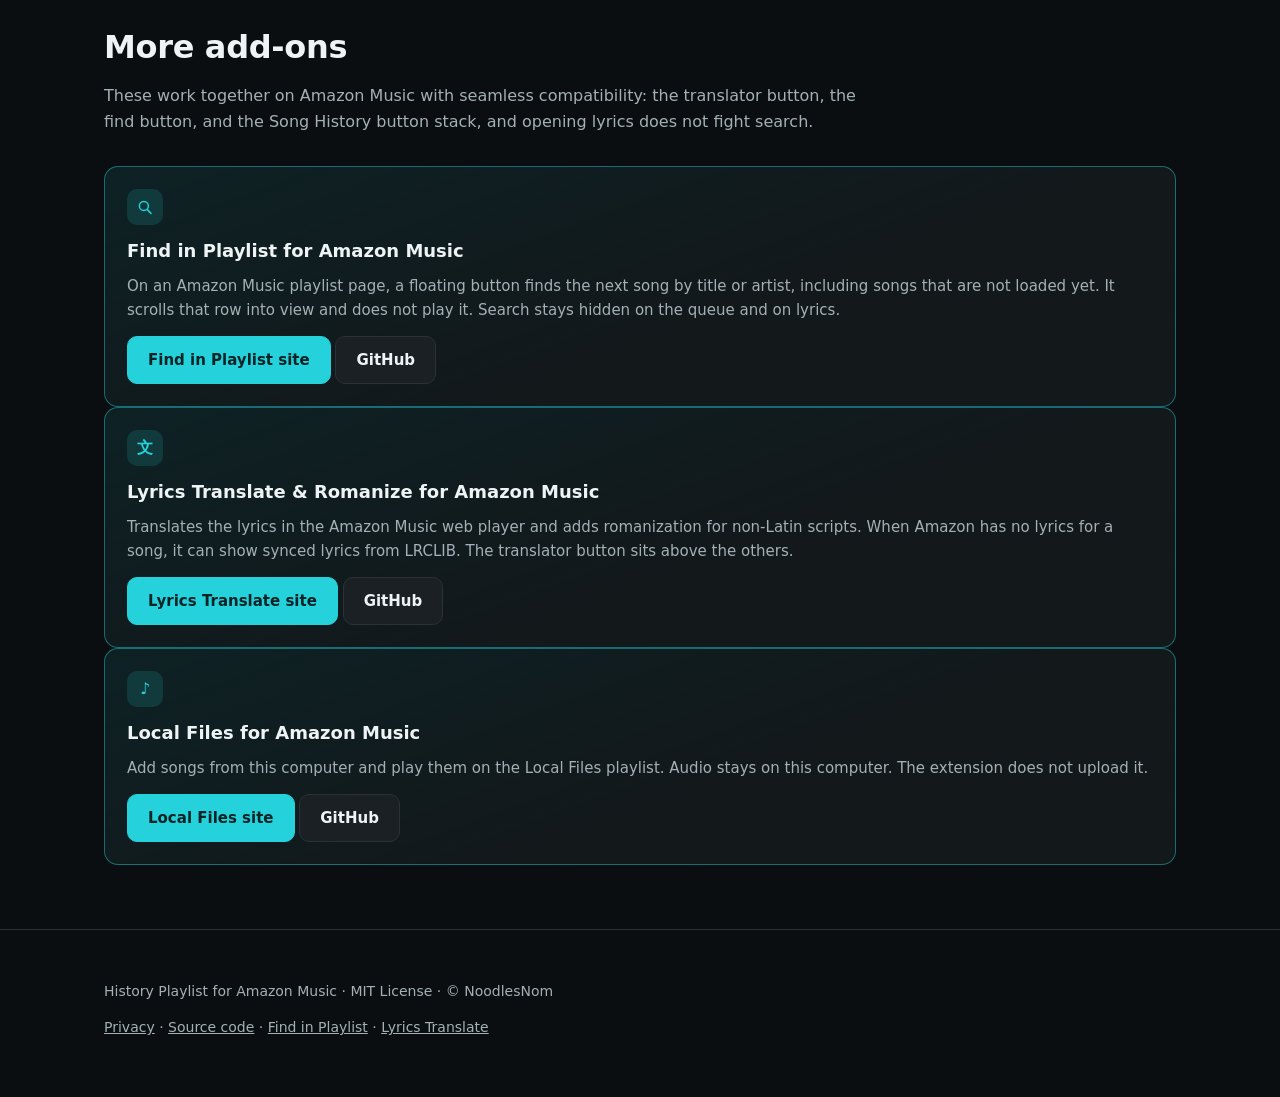
==== commit b4d97d7d: "Add a Local Files card under More add-ons." ====
--- a/docs/index.html
+++ b/docs/index.html
@@ -119,6 +119,12 @@
       <p>Translates the lyrics in the Amazon Music web player and adds romanization for non-Latin scripts. When Amazon has no lyrics for a song, it can show synced lyrics from LRCLIB. The translator button sits above the others.</p>
       <p style="margin-top:14px"><a class="btn primary" href="https://noodlesnom.github.io/lyrics-translate-for-amazon-music/">Lyrics Translate site</a> <a class="btn" href="https://github.com/NoodlesNom/lyrics-translate-for-amazon-music">GitHub</a></p>
     </div>
+    <div class="card new">
+      <div class="icon" aria-hidden="true">♪</div>
+      <h3>Local Files for Amazon Music</h3>
+      <p>Add songs from this computer and play them on the Local Files playlist. Audio stays on this computer. The extension does not upload it.</p>
+      <p style="margin-top:14px"><a class="btn primary" href="https://noodlesnom.github.io/local-files-for-amazon-music/">Local Files site</a> <a class="btn" href="https://github.com/NoodlesNom/local-files-for-amazon-music">GitHub</a></p>
+    </div>
   </div>
 </section>
 
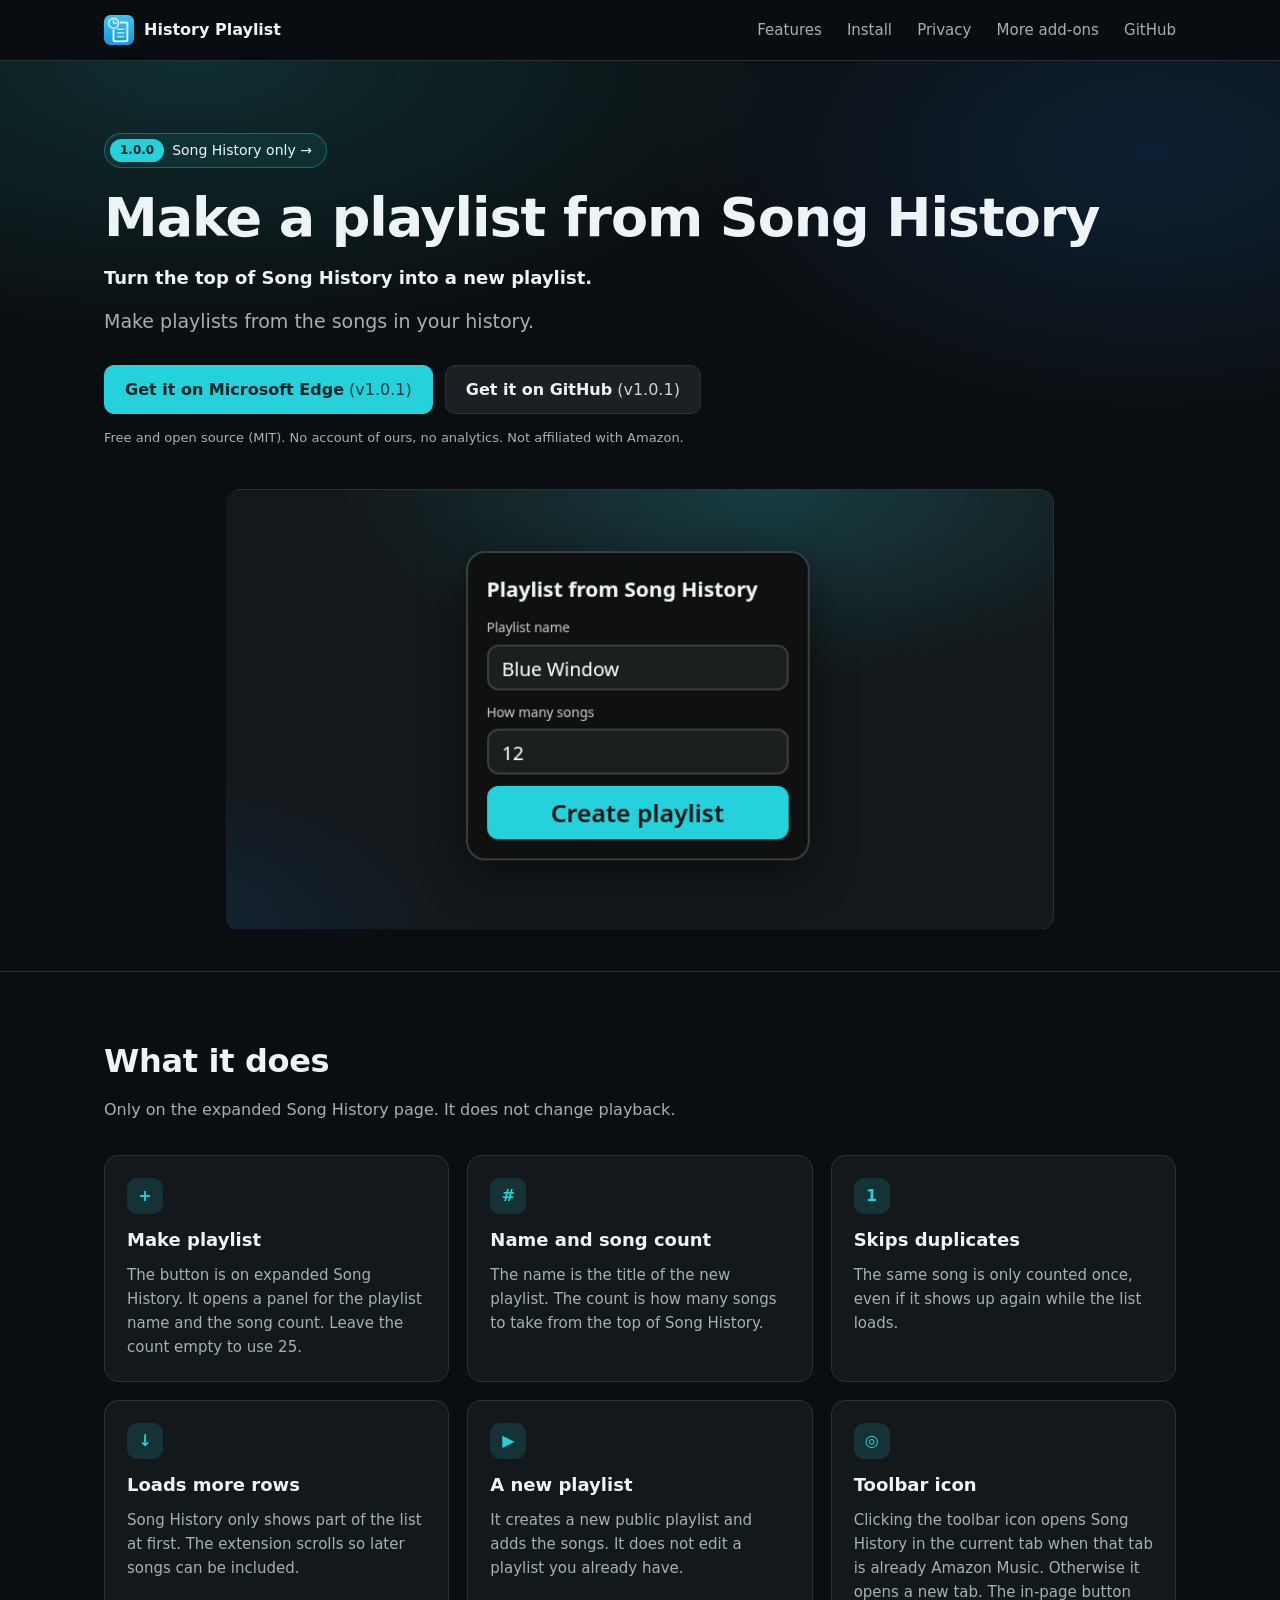
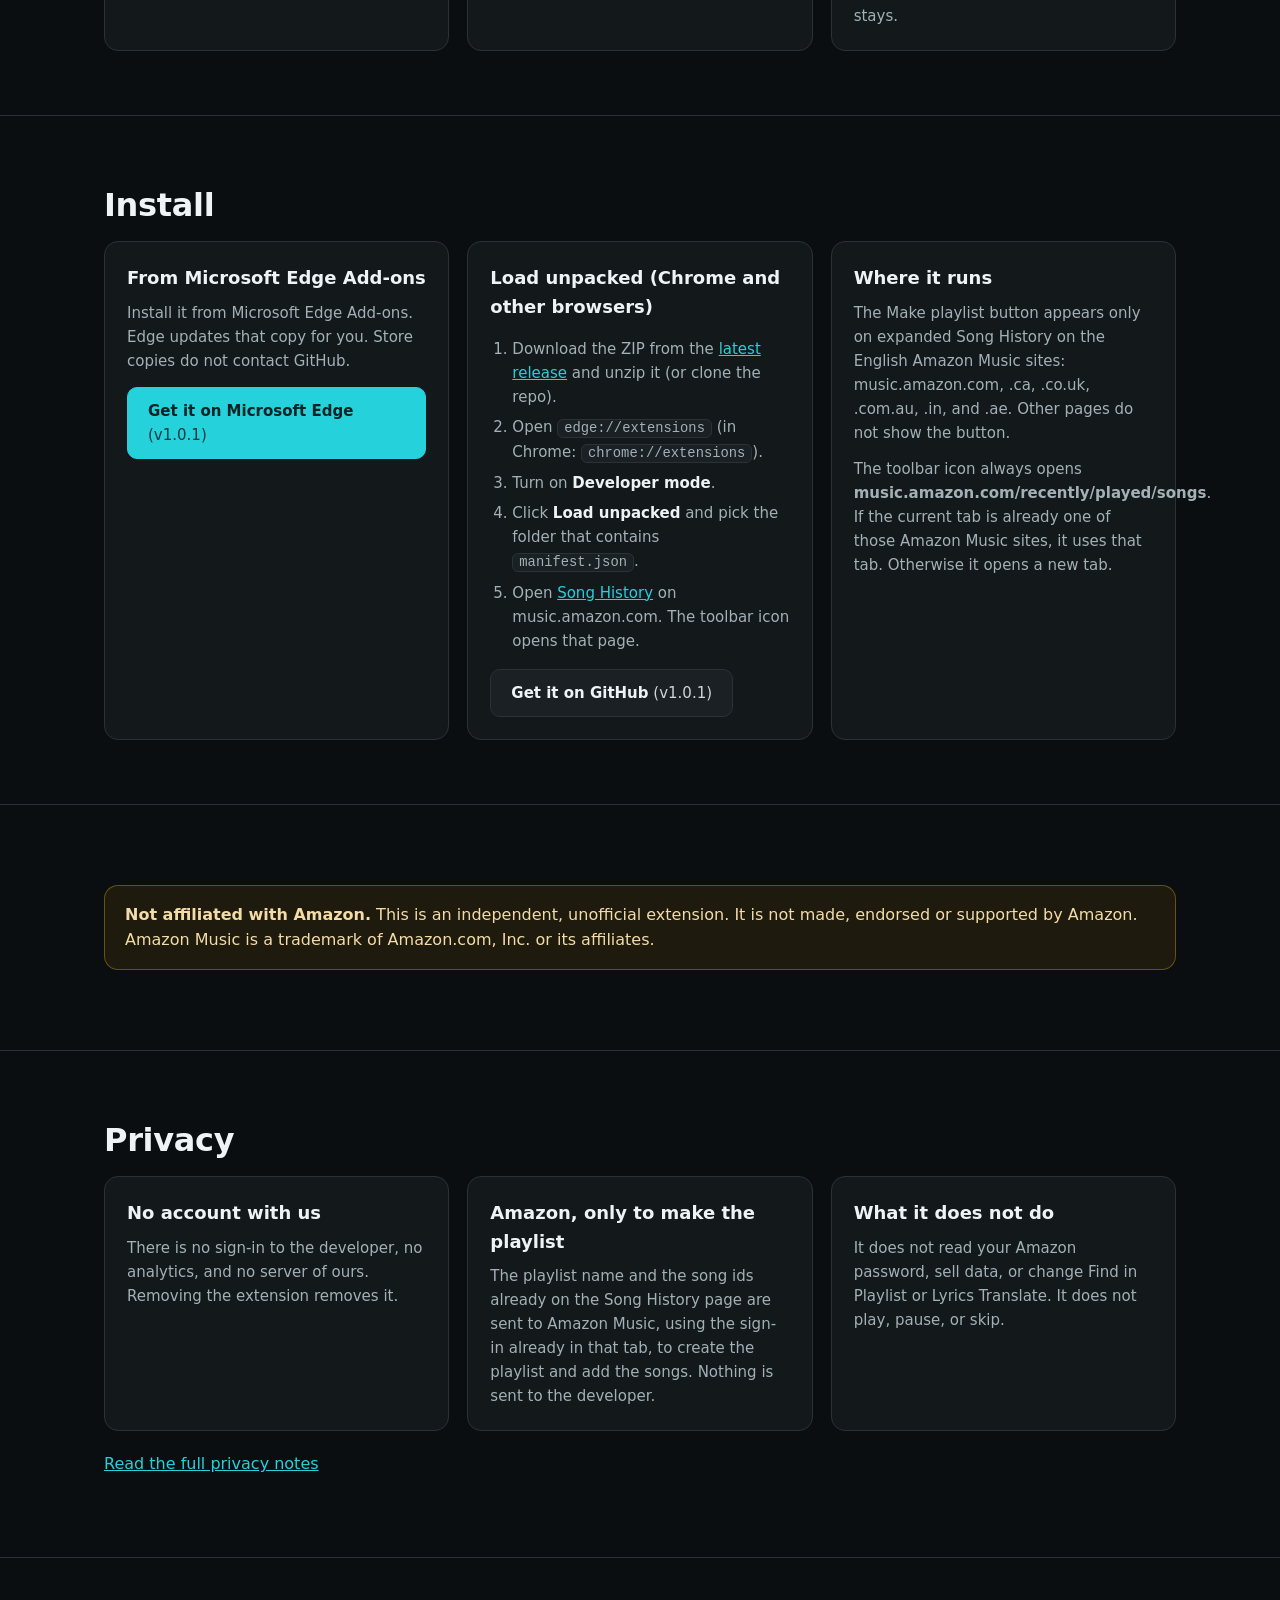
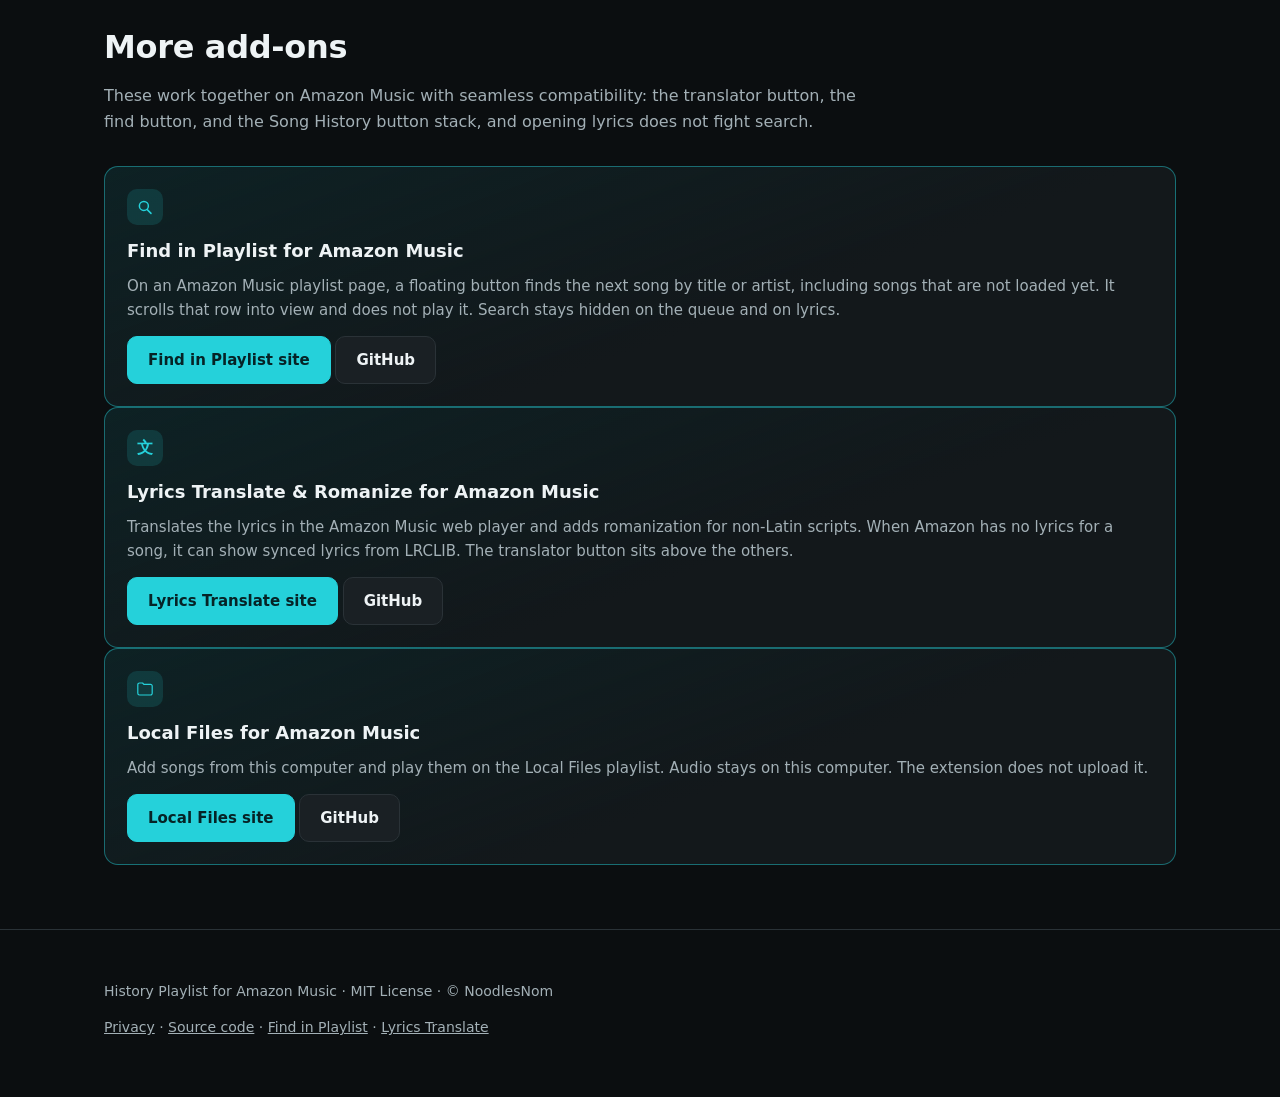
==== commit f9956ac2: "Use the Local Files folder icon on the More add-ons card." ====
--- a/docs/index.html
+++ b/docs/index.html
@@ -120,7 +120,7 @@
       <p style="margin-top:14px"><a class="btn primary" href="https://noodlesnom.github.io/lyrics-translate-for-amazon-music/">Lyrics Translate site</a> <a class="btn" href="https://github.com/NoodlesNom/lyrics-translate-for-amazon-music">GitHub</a></p>
     </div>
     <div class="card new">
-      <div class="icon" aria-hidden="true">♪</div>
+      <div class="icon" aria-hidden="true"><svg viewBox="0 0 24 24" width="18" height="18"><path fill="none" stroke="currentColor" stroke-width="1.6" stroke-linejoin="round" stroke-linecap="round" d="M2.4 6.2A2.2 2.2 0 0 1 4.6 4h4.2l1.6 1.8h9a2.2 2.2 0 0 1 2.2 2.2v9.8a2.2 2.2 0 0 1-2.2 2.2H4.6a2.2 2.2 0 0 1-2.2-2.2V6.2z"/></svg></div>
       <h3>Local Files for Amazon Music</h3>
       <p>Add songs from this computer and play them on the Local Files playlist. Audio stays on this computer. The extension does not upload it.</p>
       <p style="margin-top:14px"><a class="btn primary" href="https://noodlesnom.github.io/local-files-for-amazon-music/">Local Files site</a> <a class="btn" href="https://github.com/NoodlesNom/local-files-for-amazon-music">GitHub</a></p>
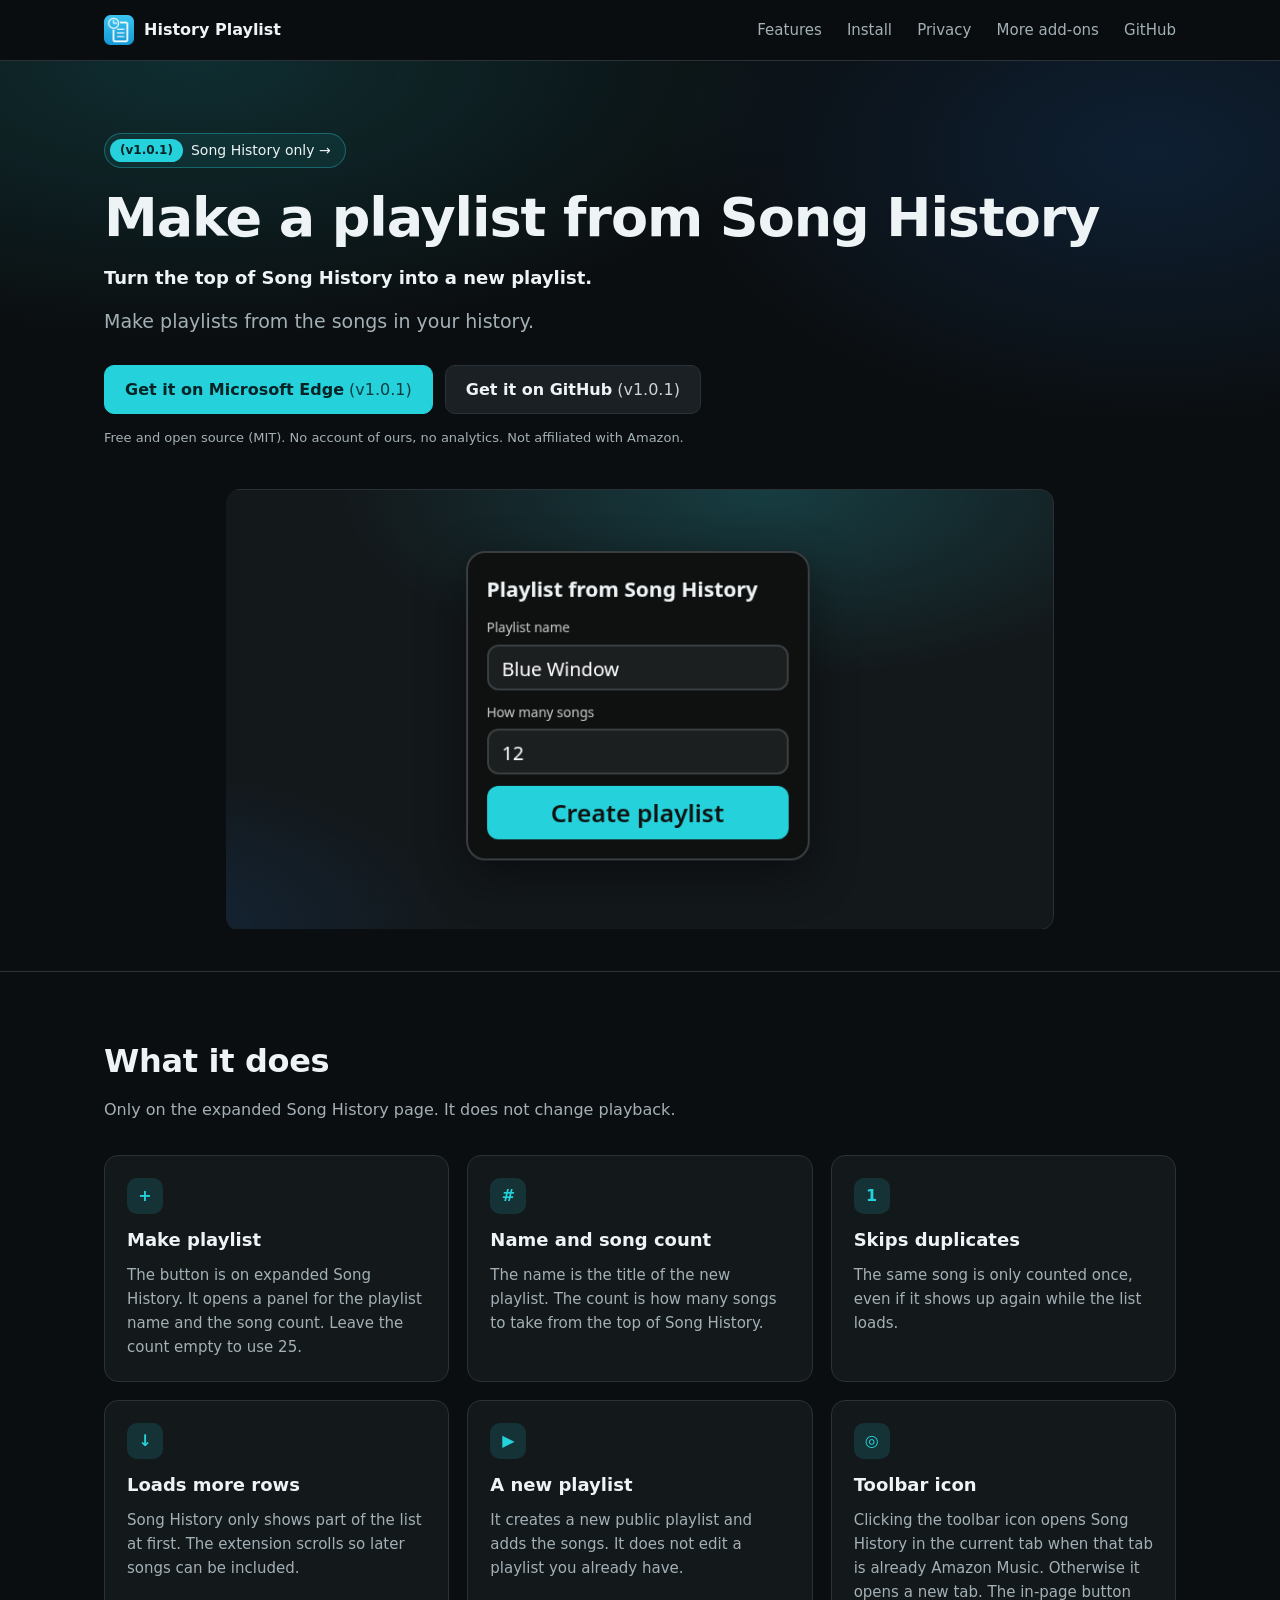
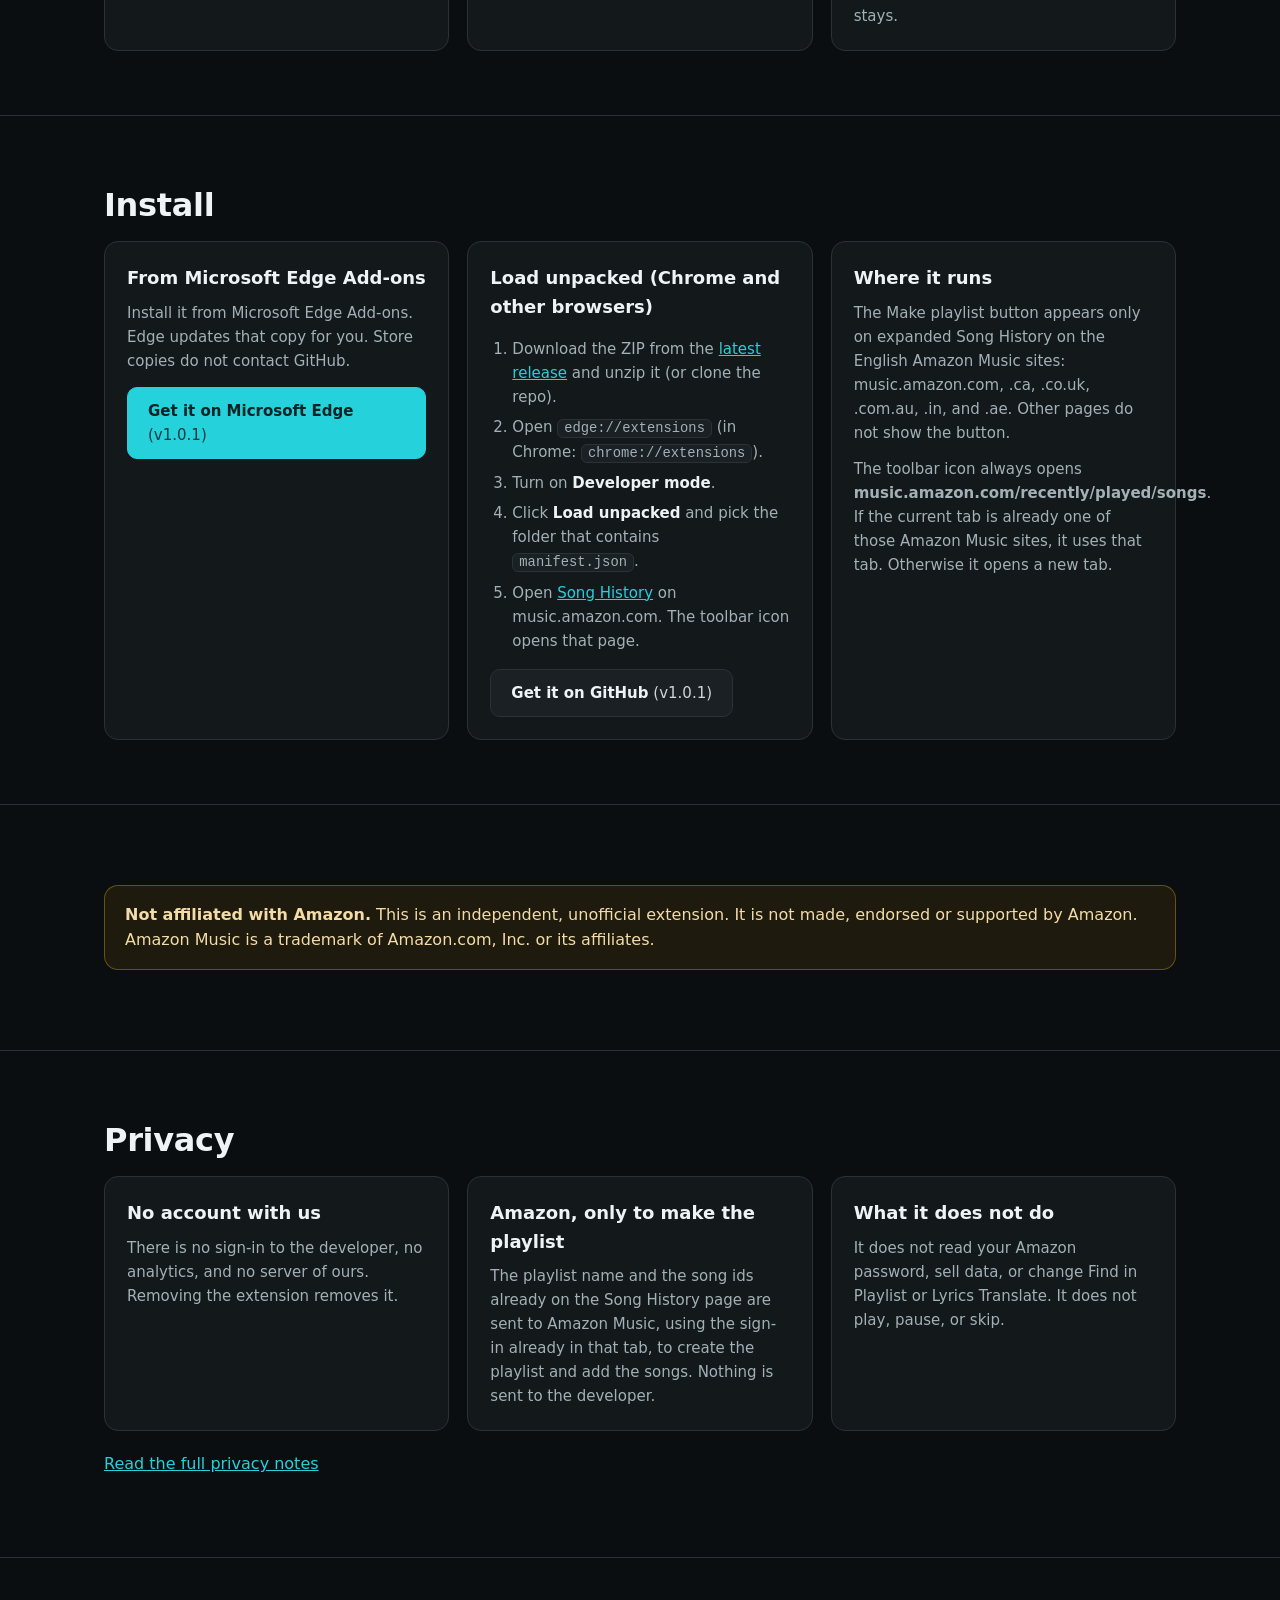
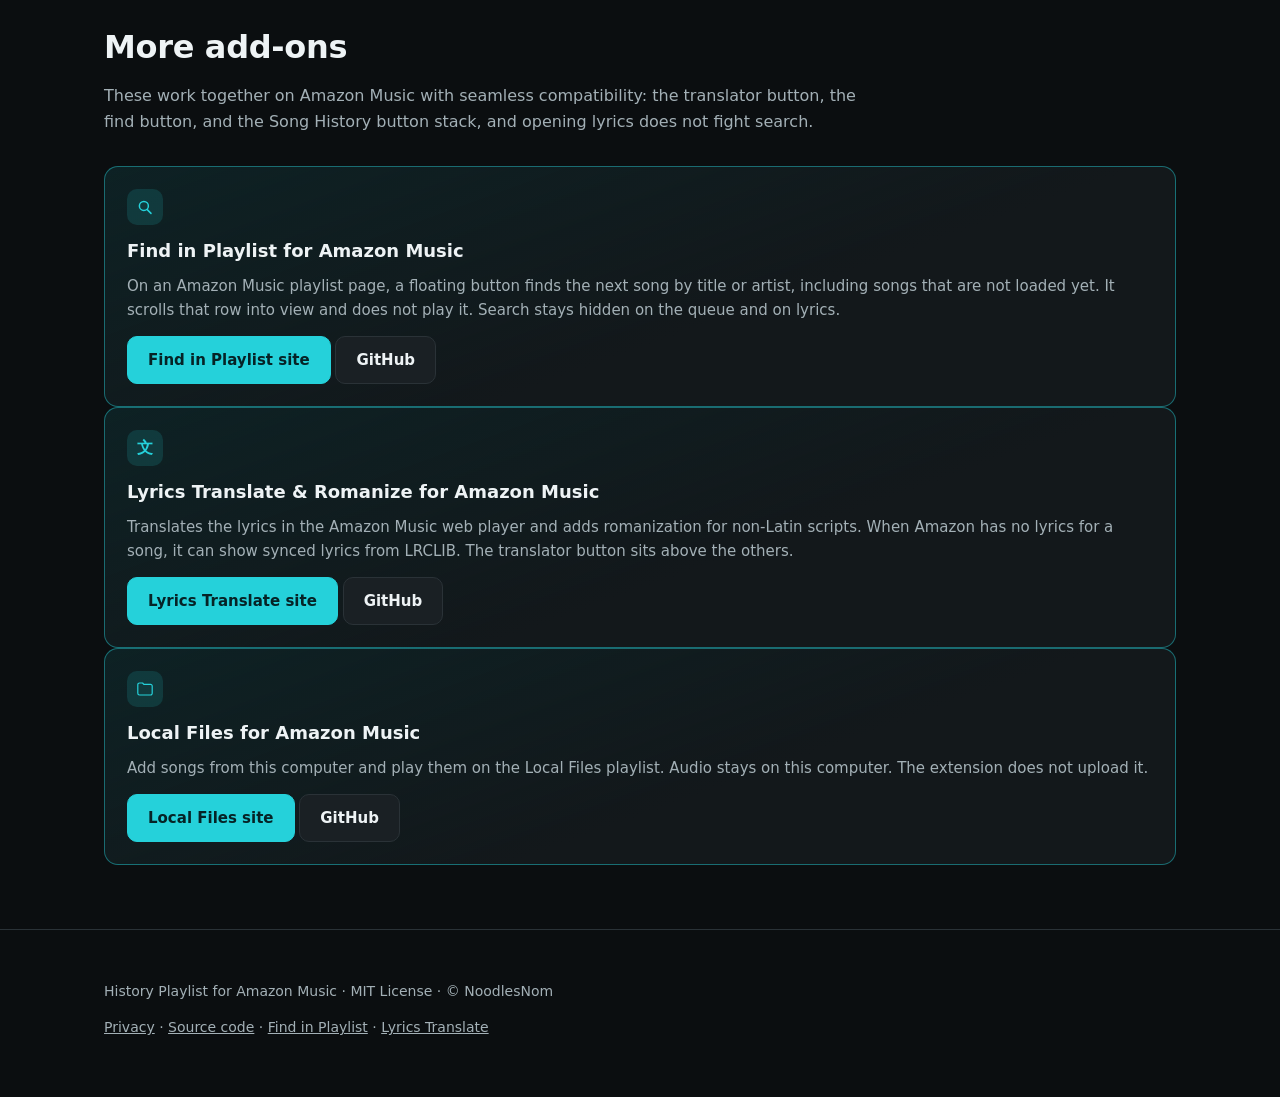
==== commit 74c95b2f: "Update feature version from versions.json" ====
--- a/docs/index.html
+++ b/docs/index.html
@@ -24,7 +24,7 @@
 
 <div class="hero">
   <div class="wrap">
-    <a class="pill" href="#features"><b>1.0.0</b> Song History only &rarr;</a>
+    <a class="pill" href="#features"><b data-ver="github"></b> Song History only &rarr;</a>
     <h1>Make a playlist from Song History</h1>
     <p class="kicker">Turn the top of Song History into a new playlist.</p>
     <p class="lead">Make playlists from the songs in your history.</p>
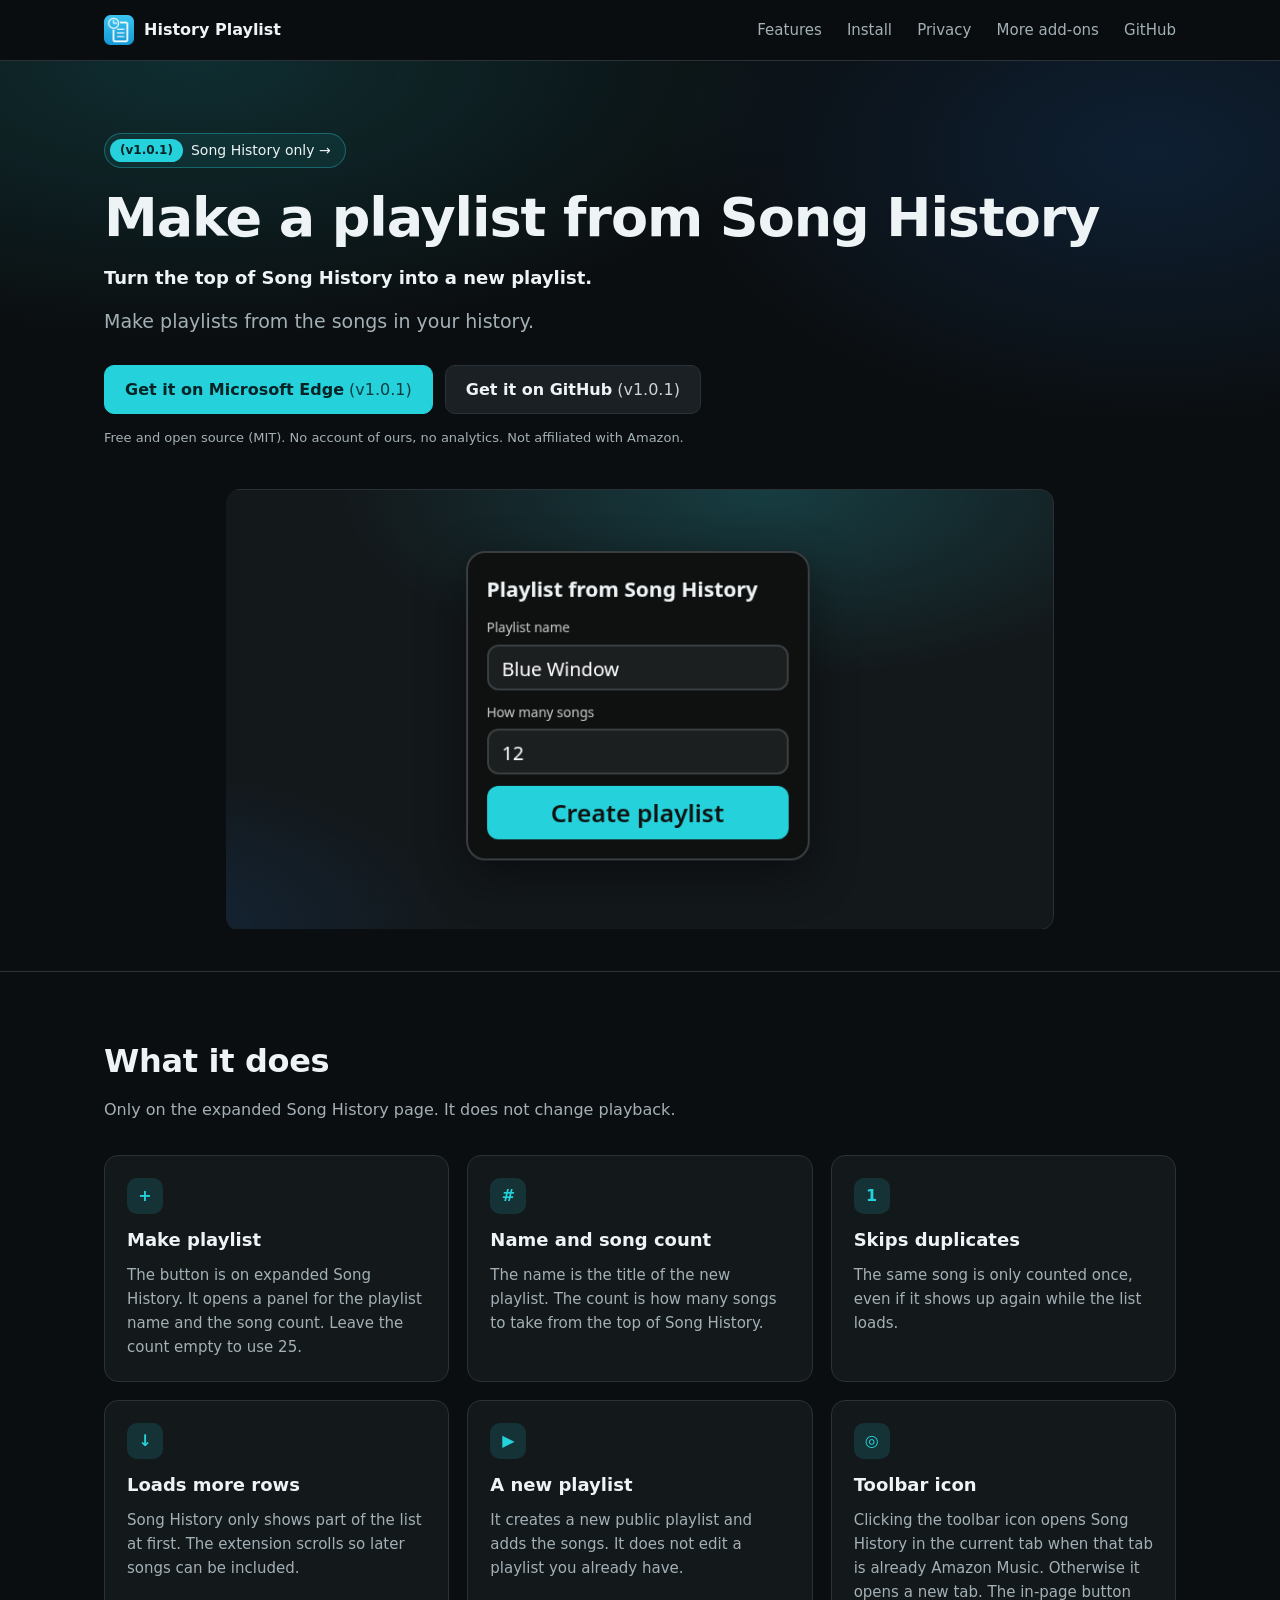
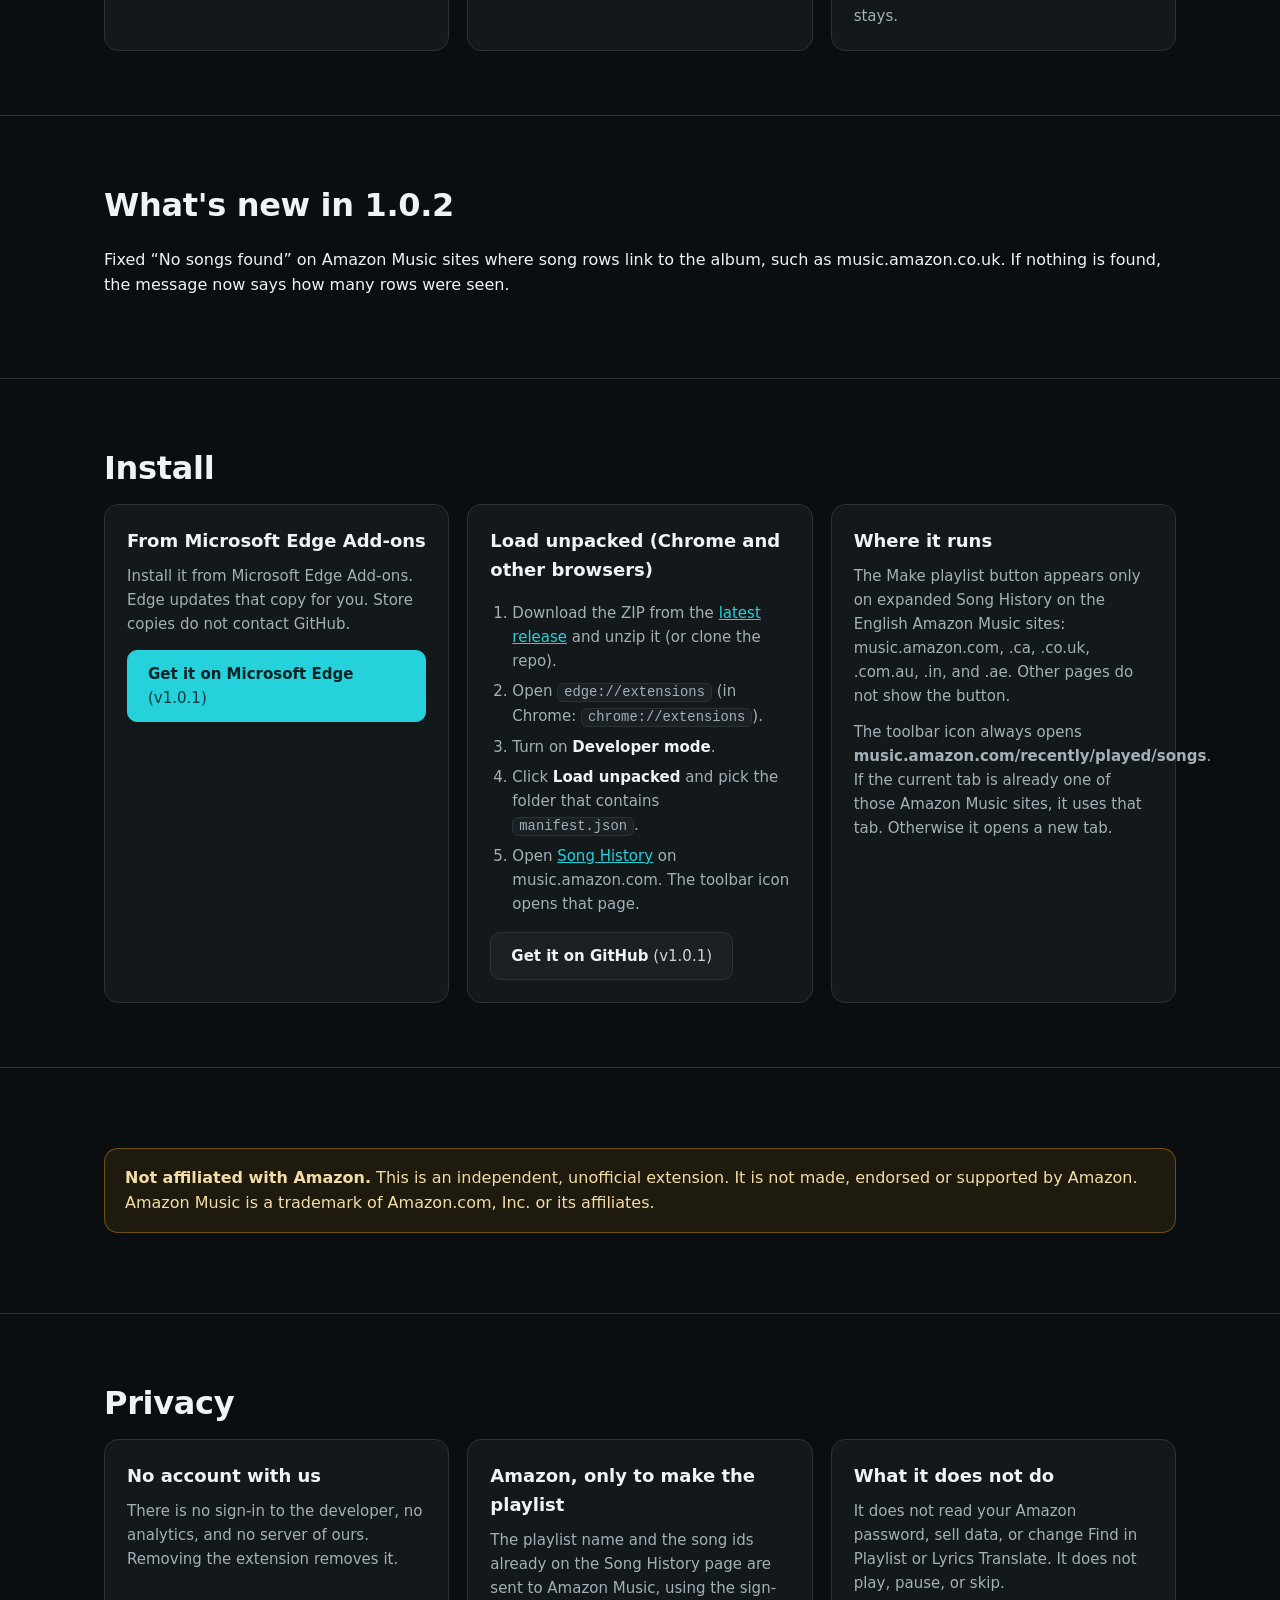
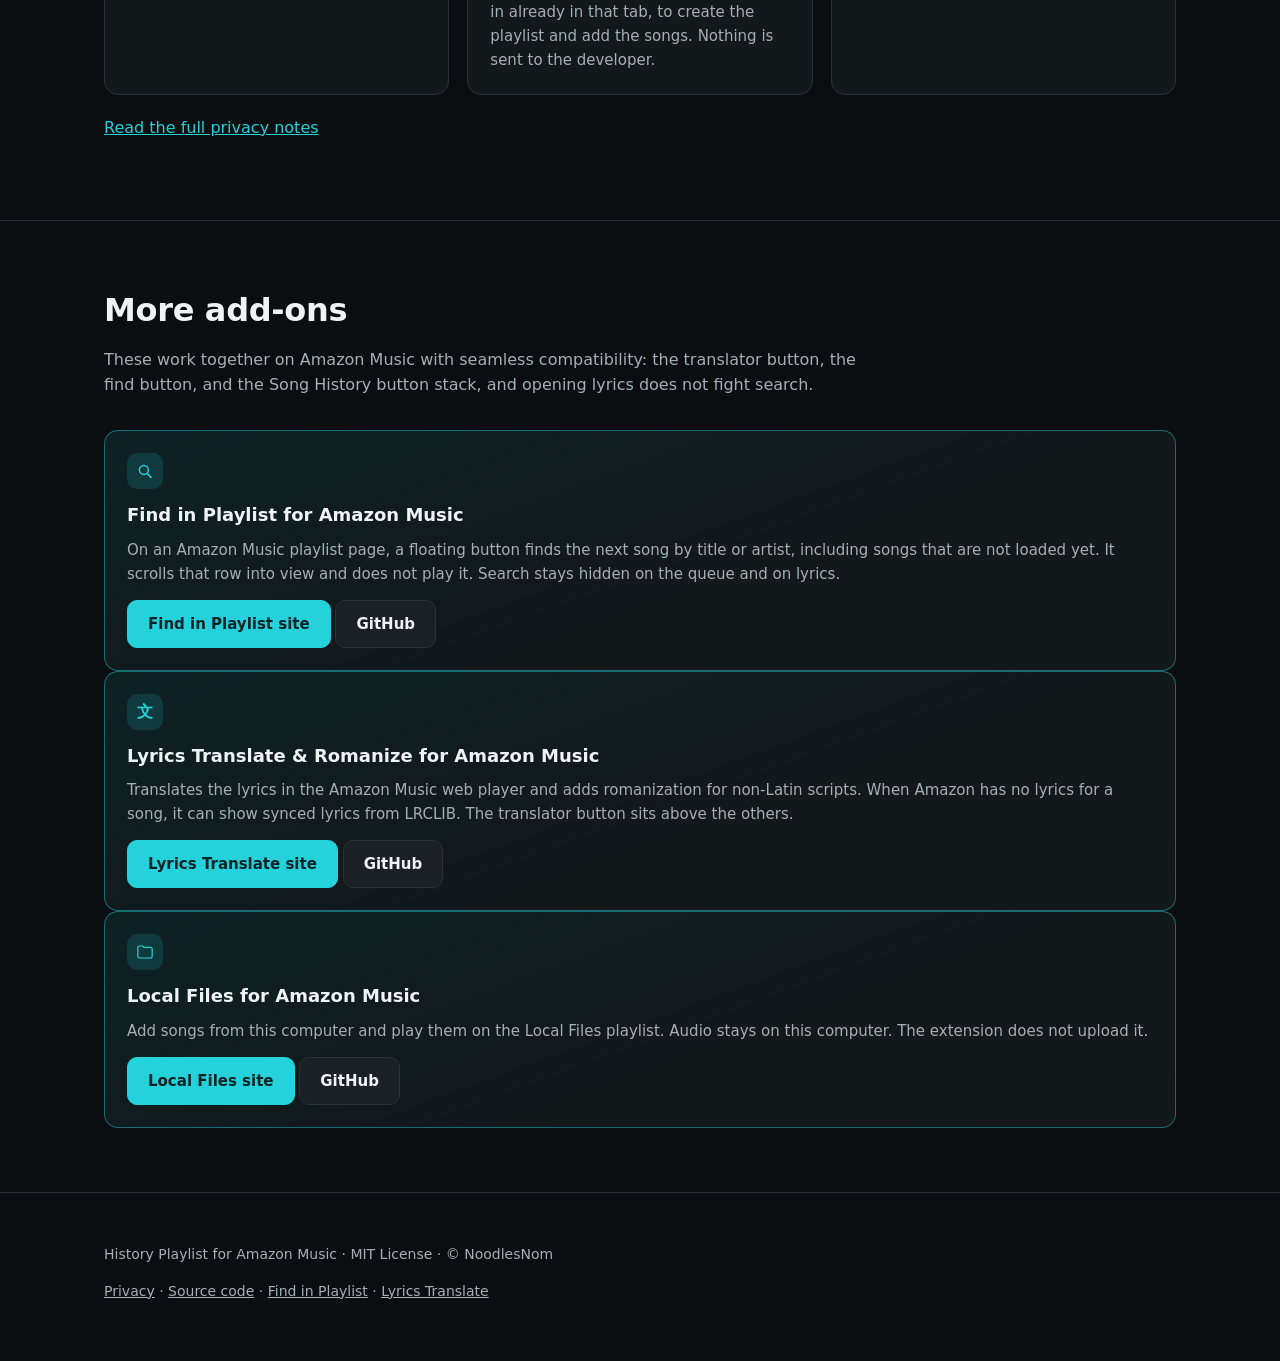
==== commit 075b4066: "1.0.2: find songs from album links with trackAsin; row count in no-songs message" ====
--- a/docs/index.html
+++ b/docs/index.html
@@ -58,6 +58,13 @@
       <div class="card"><div class="icon">◎</div><h3>Toolbar icon</h3>
         <p>Clicking the toolbar icon opens Song History in the current tab when that tab is already Amazon Music. Otherwise it opens a new tab. The in-page button stays.</p></div>
     </div>
+  </div>
+</section>
+
+<section id="whats-new">
+  <div class="wrap">
+    <h2>What's new in 1.0.2</h2>
+    <p>Fixed &ldquo;No songs found&rdquo; on Amazon Music sites where song rows link to the album, such as music.amazon.co.uk. If nothing is found, the message now says how many rows were seen.</p>
   </div>
 </section>
 
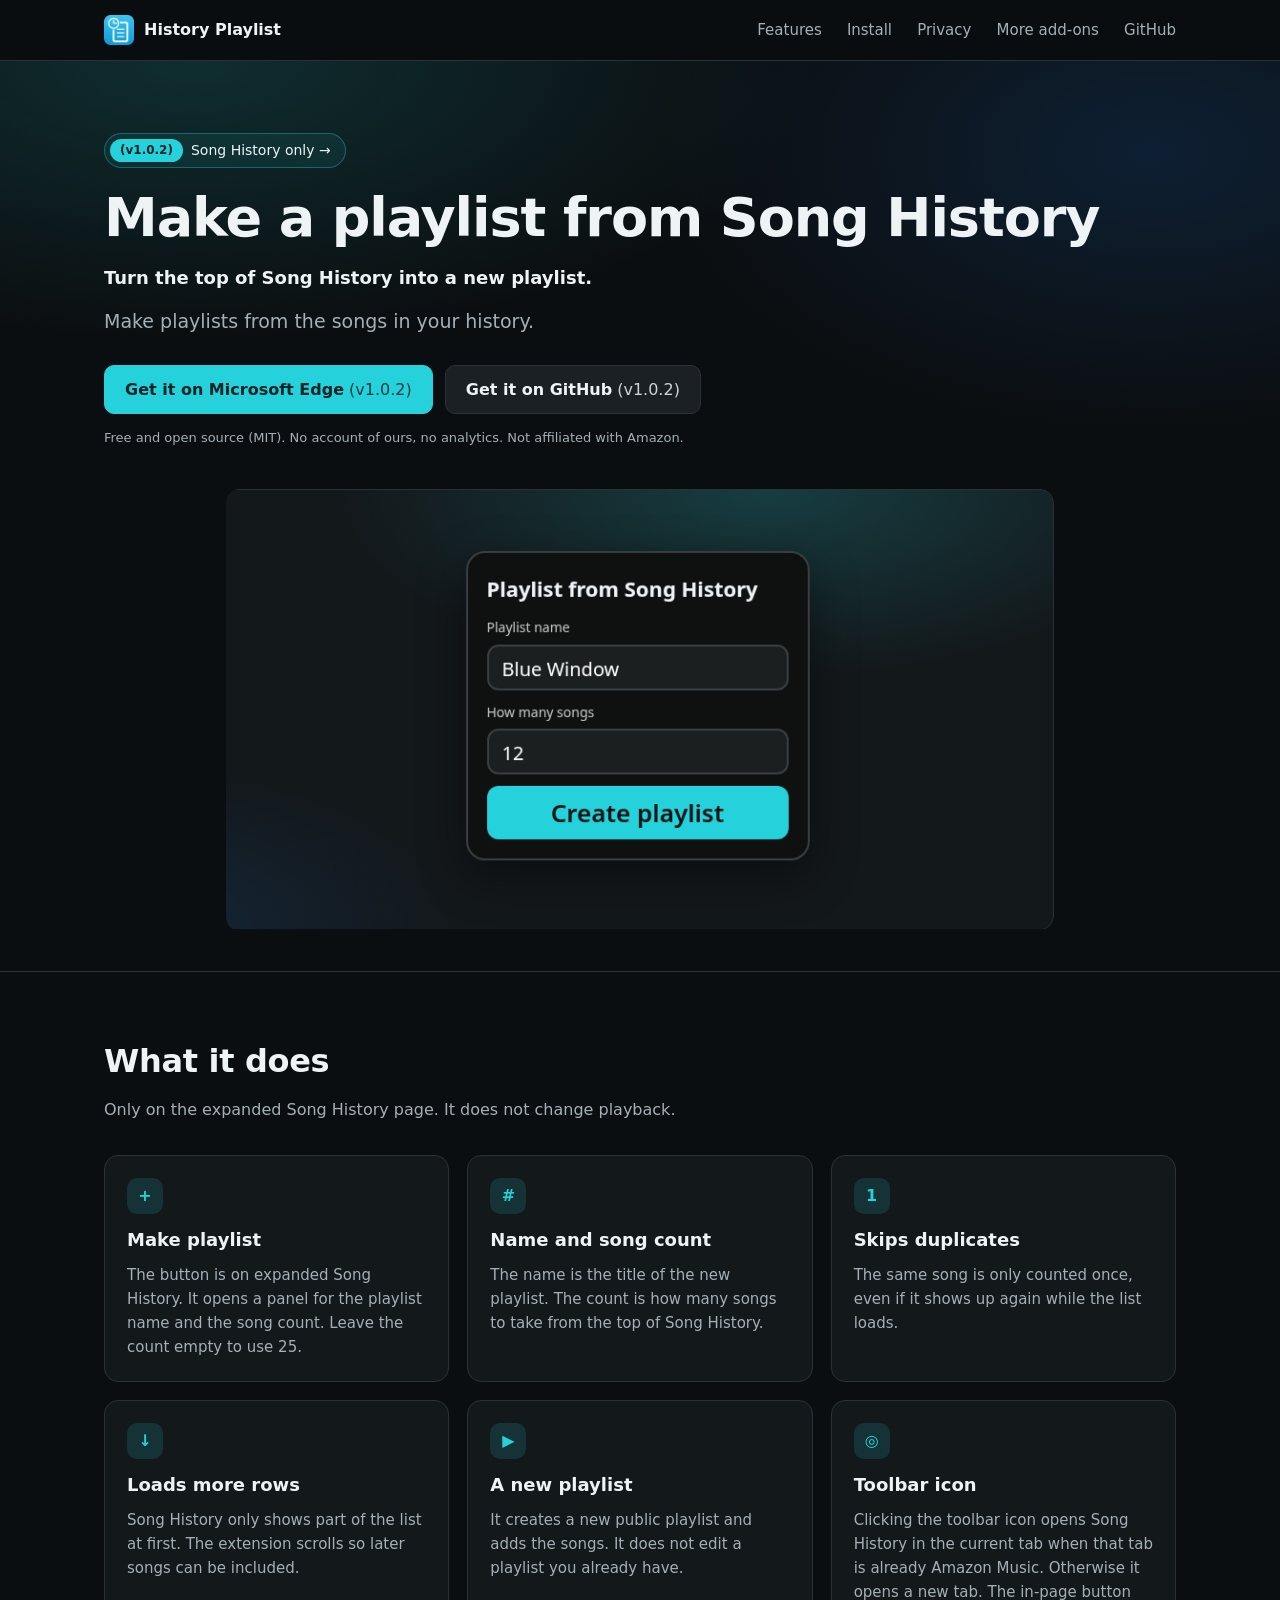
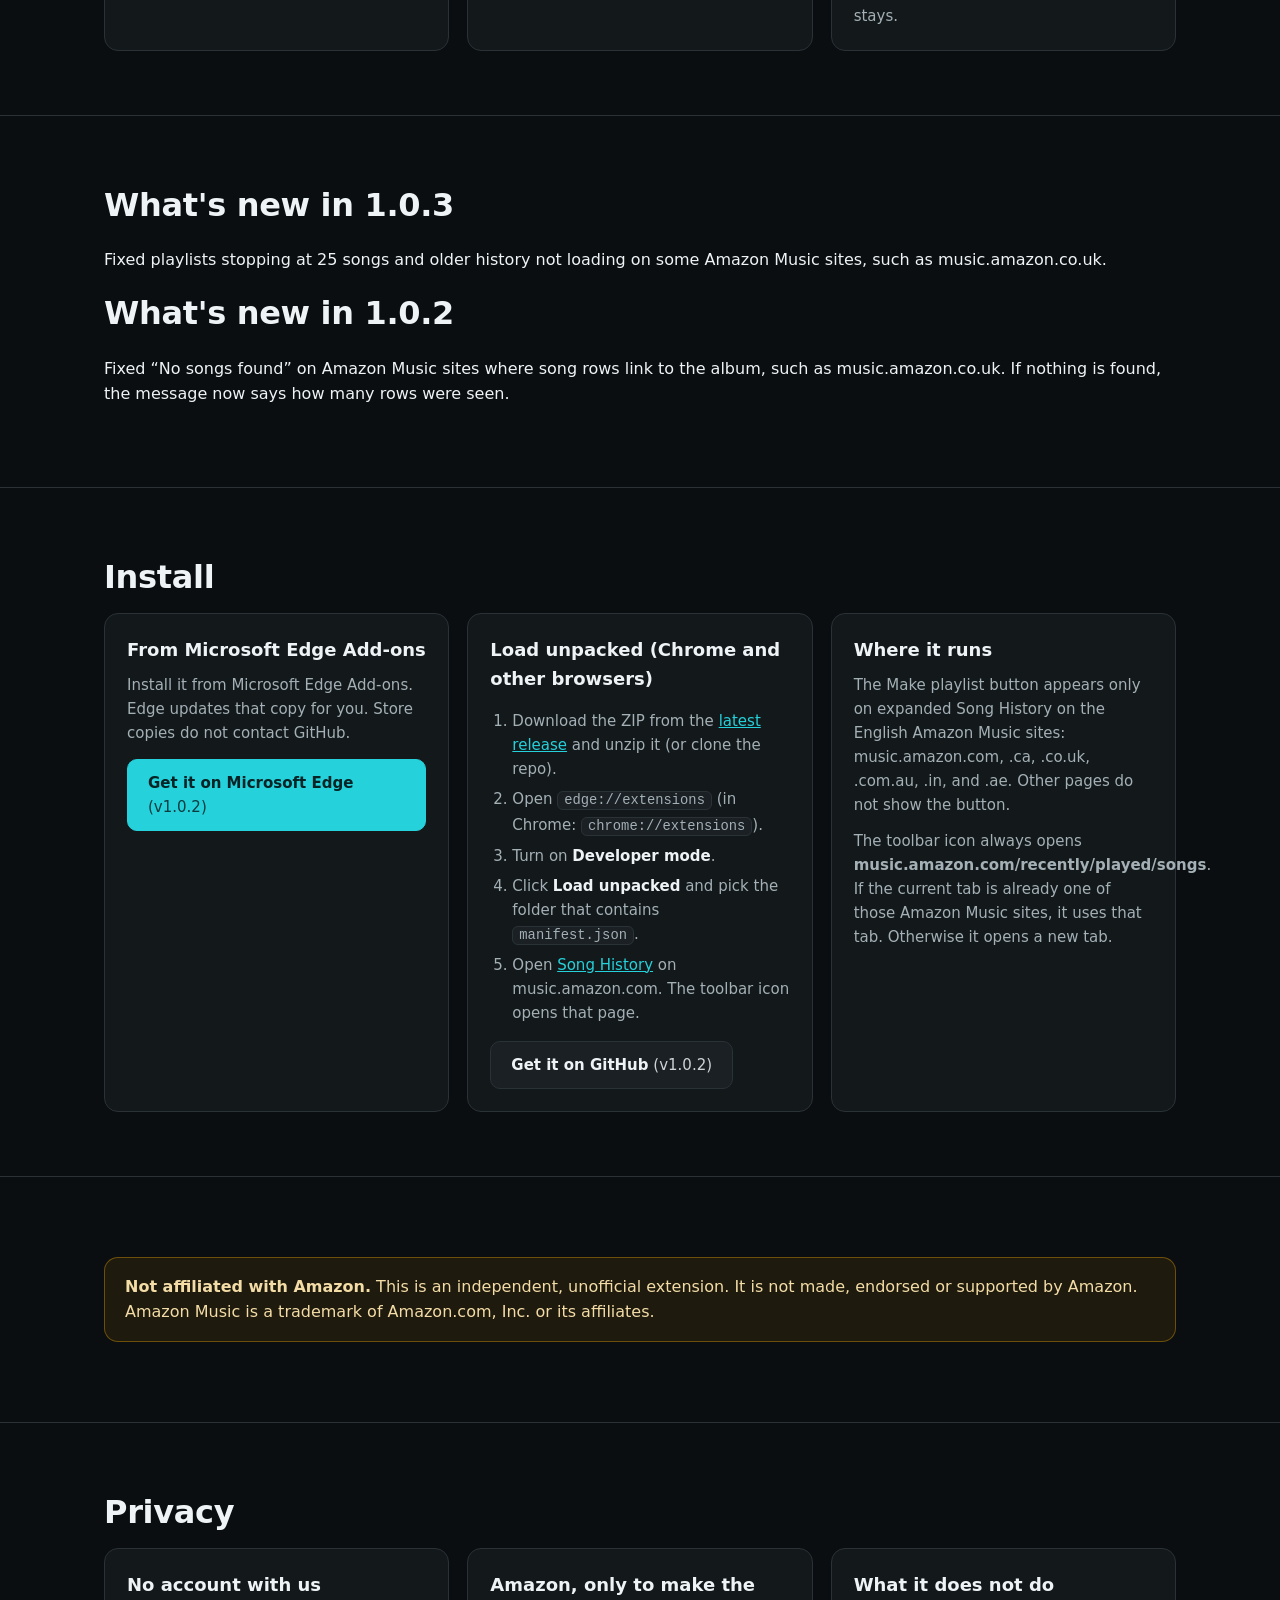
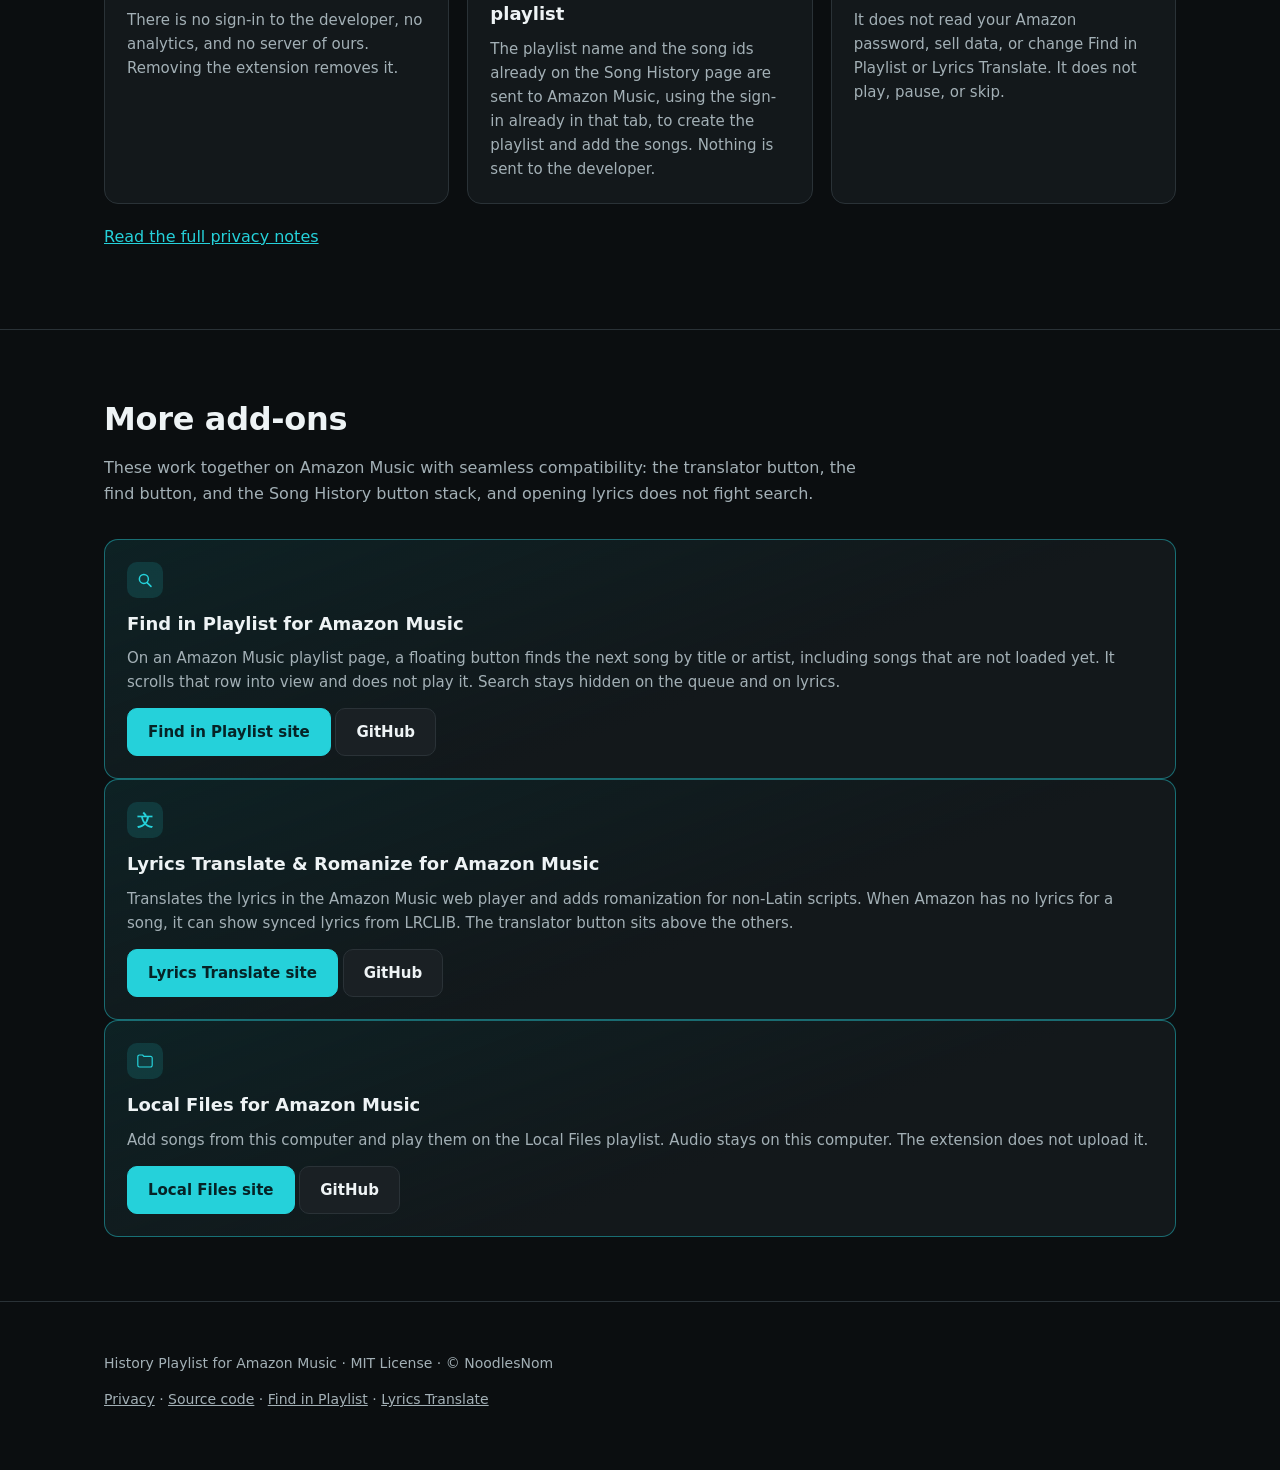
==== commit 7cdc3727: "1.0.3: keep loading history when the first scroll area stalls (fixes 25-song playlists)" ====
--- a/docs/index.html
+++ b/docs/index.html
@@ -63,6 +63,8 @@
 
 <section id="whats-new">
   <div class="wrap">
+    <h2>What's new in 1.0.3</h2>
+    <p>Fixed playlists stopping at 25 songs and older history not loading on some Amazon Music sites, such as music.amazon.co.uk.</p>
     <h2>What's new in 1.0.2</h2>
     <p>Fixed &ldquo;No songs found&rdquo; on Amazon Music sites where song rows link to the album, such as music.amazon.co.uk. If nothing is found, the message now says how many rows were seen.</p>
   </div>
